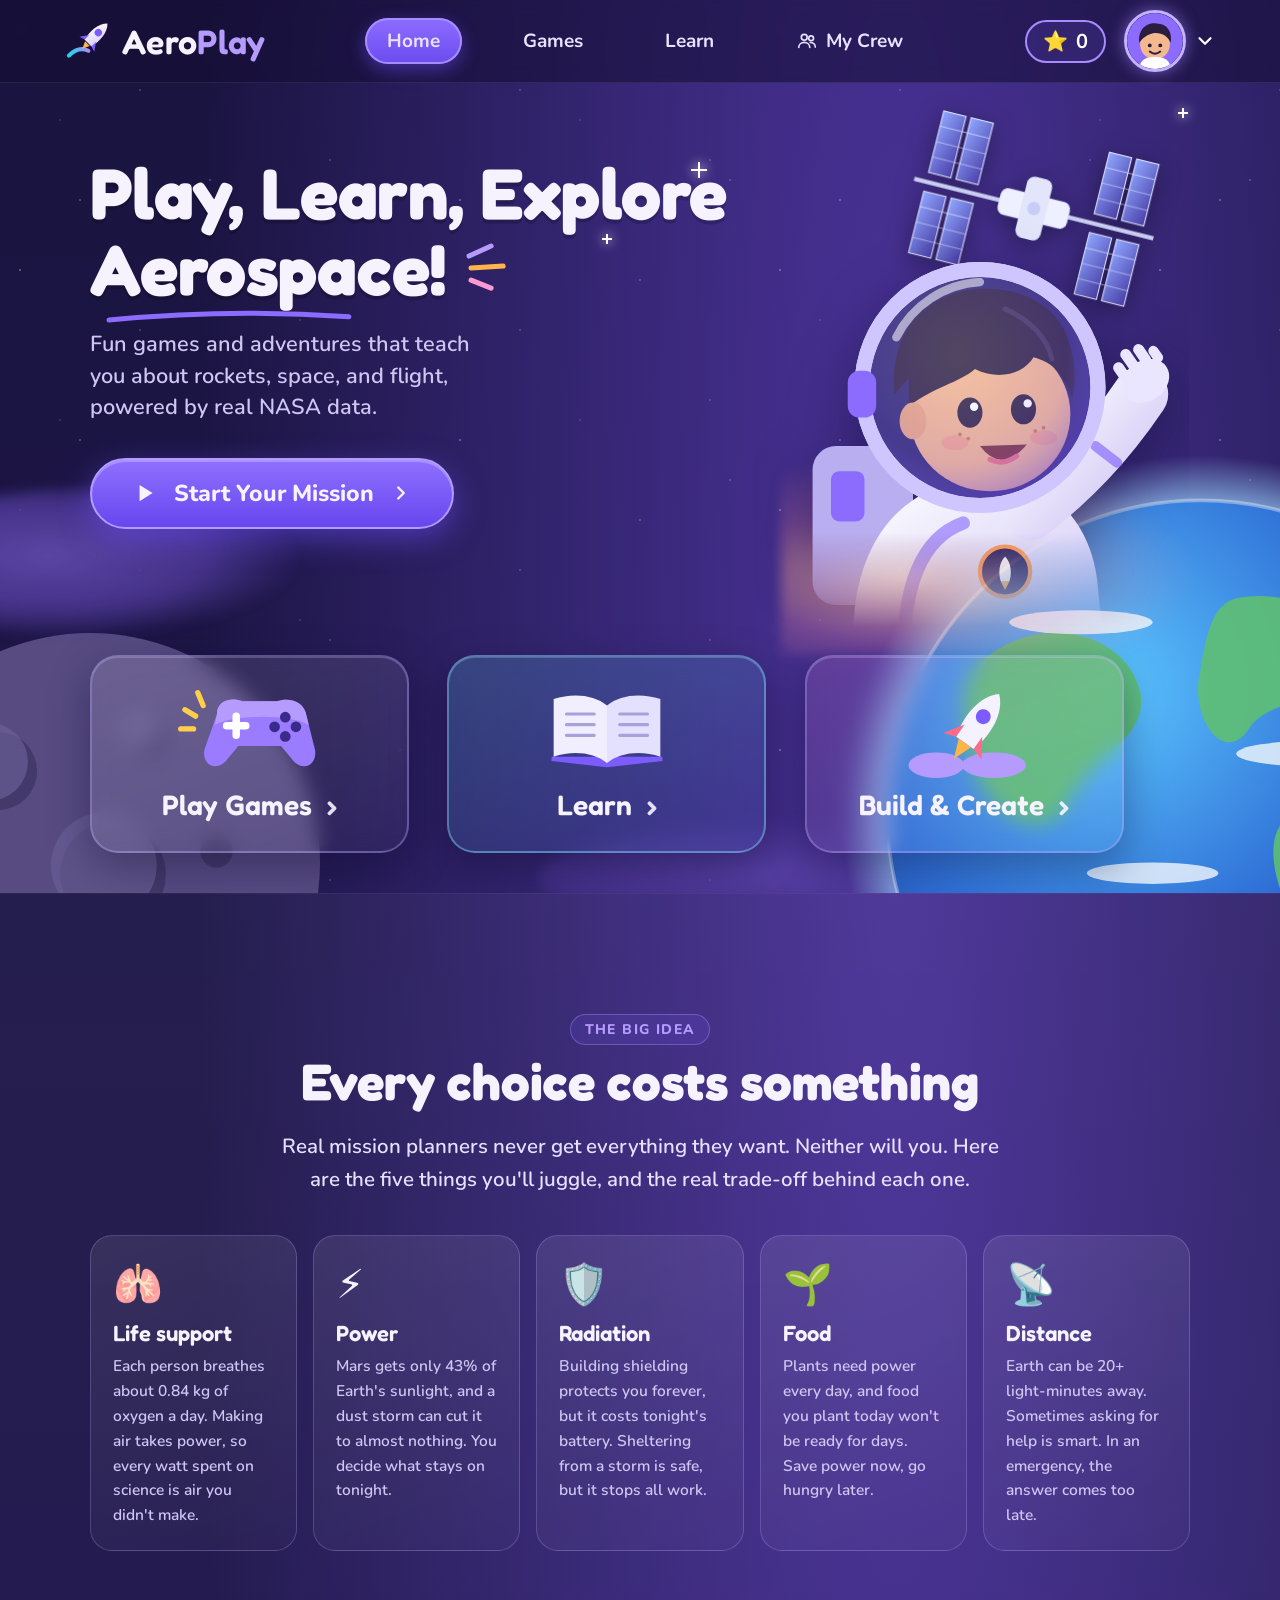
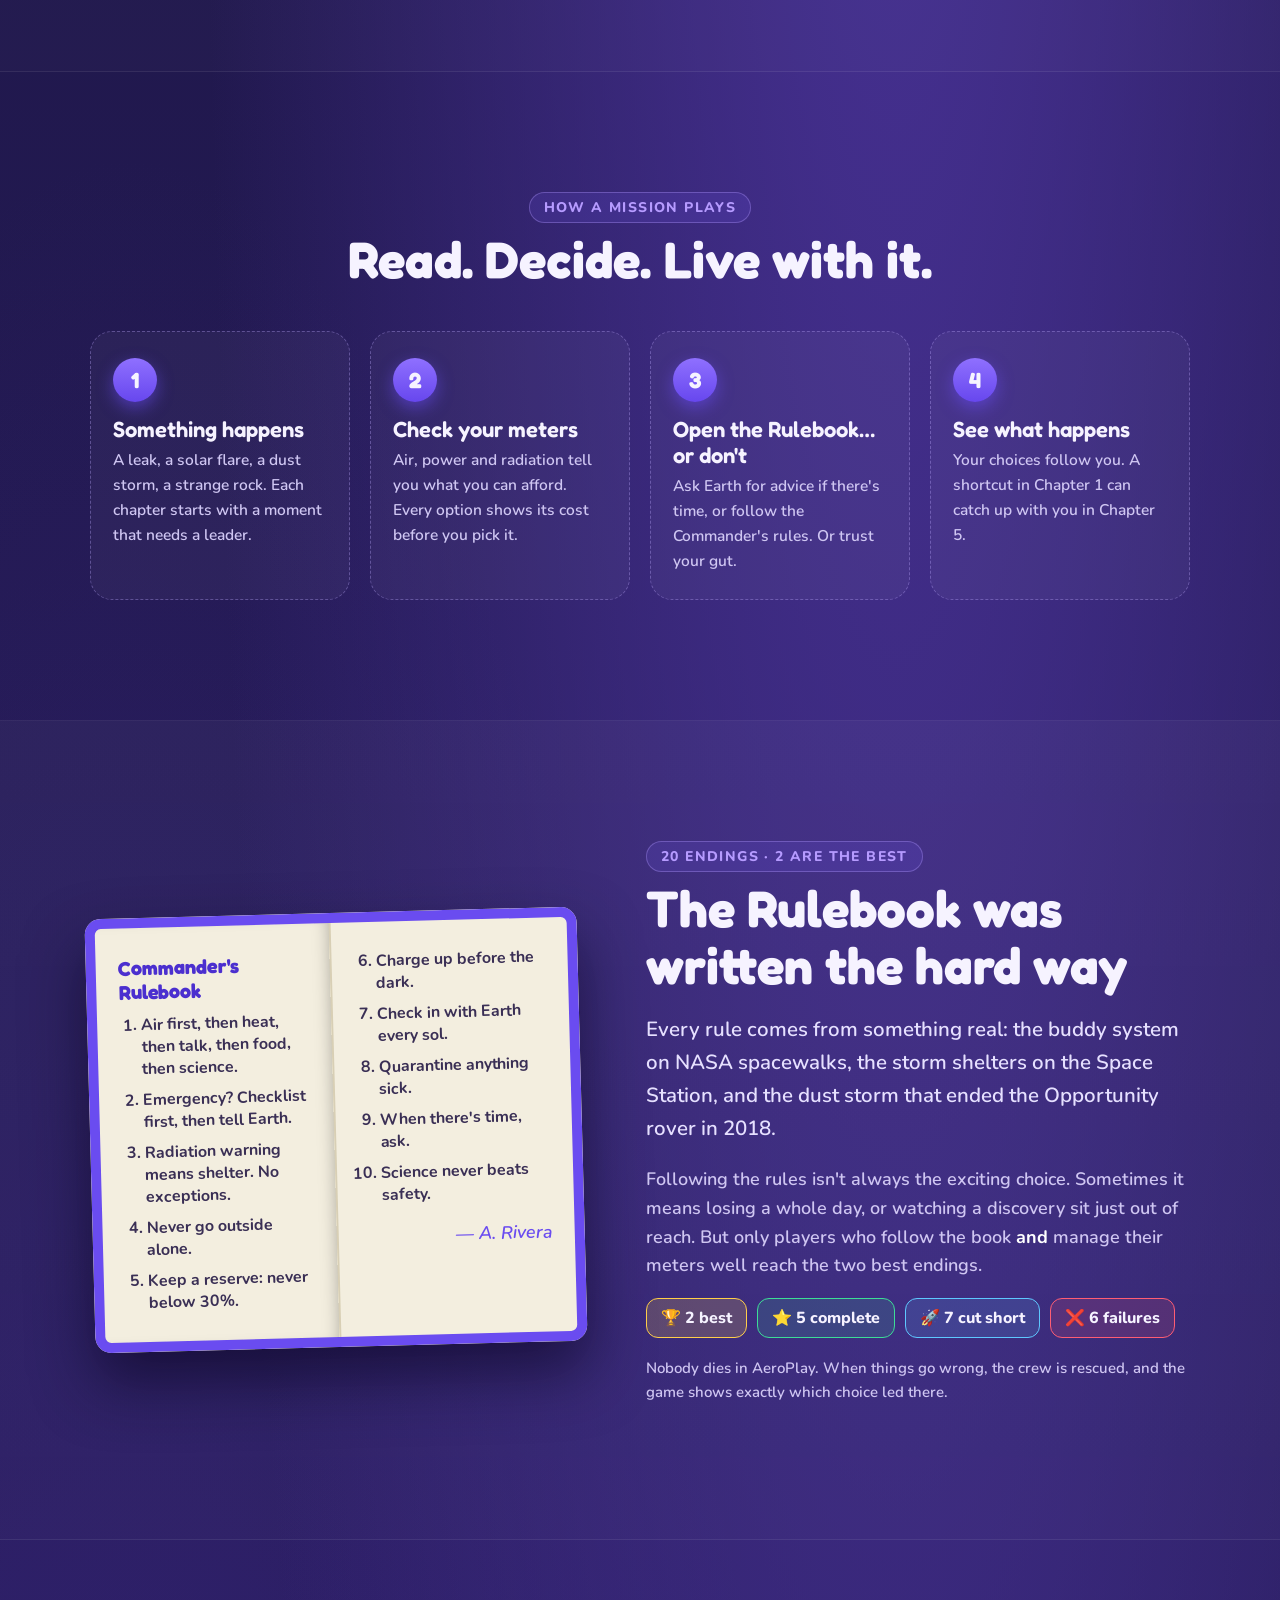
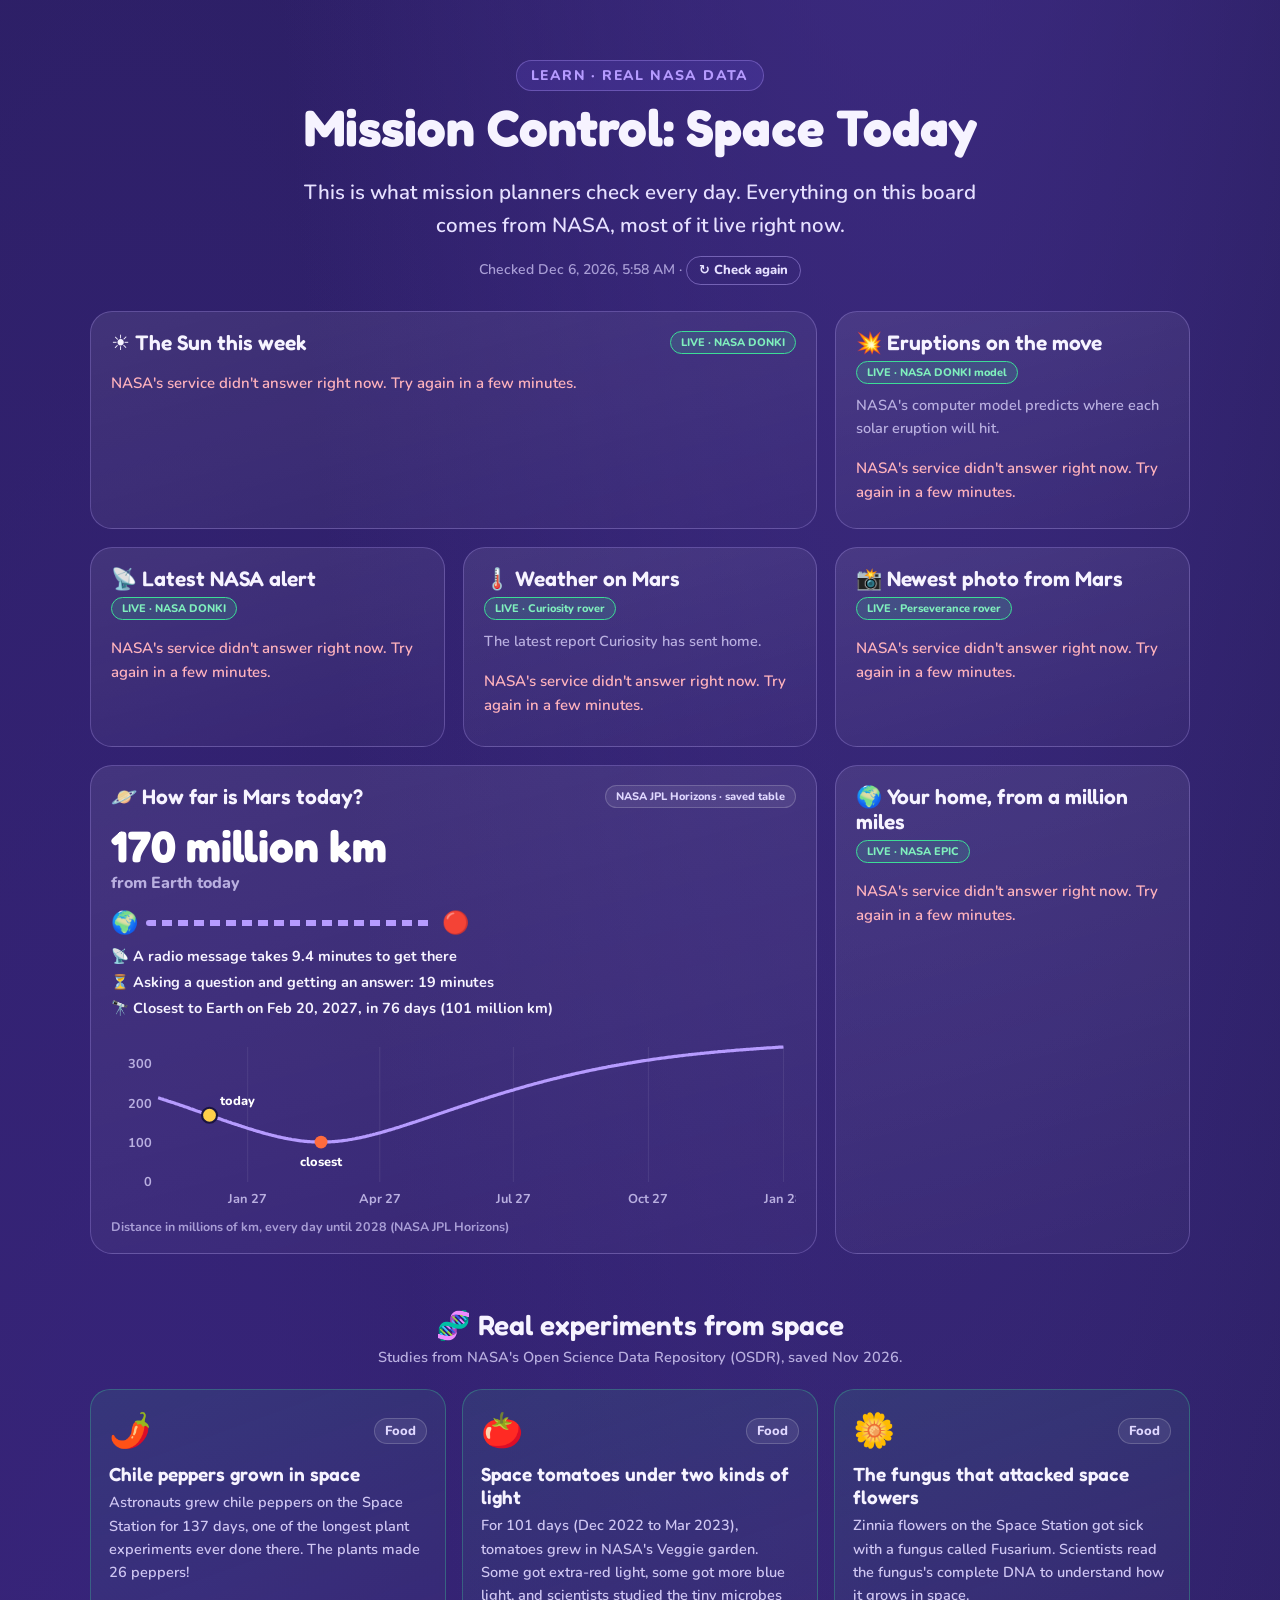
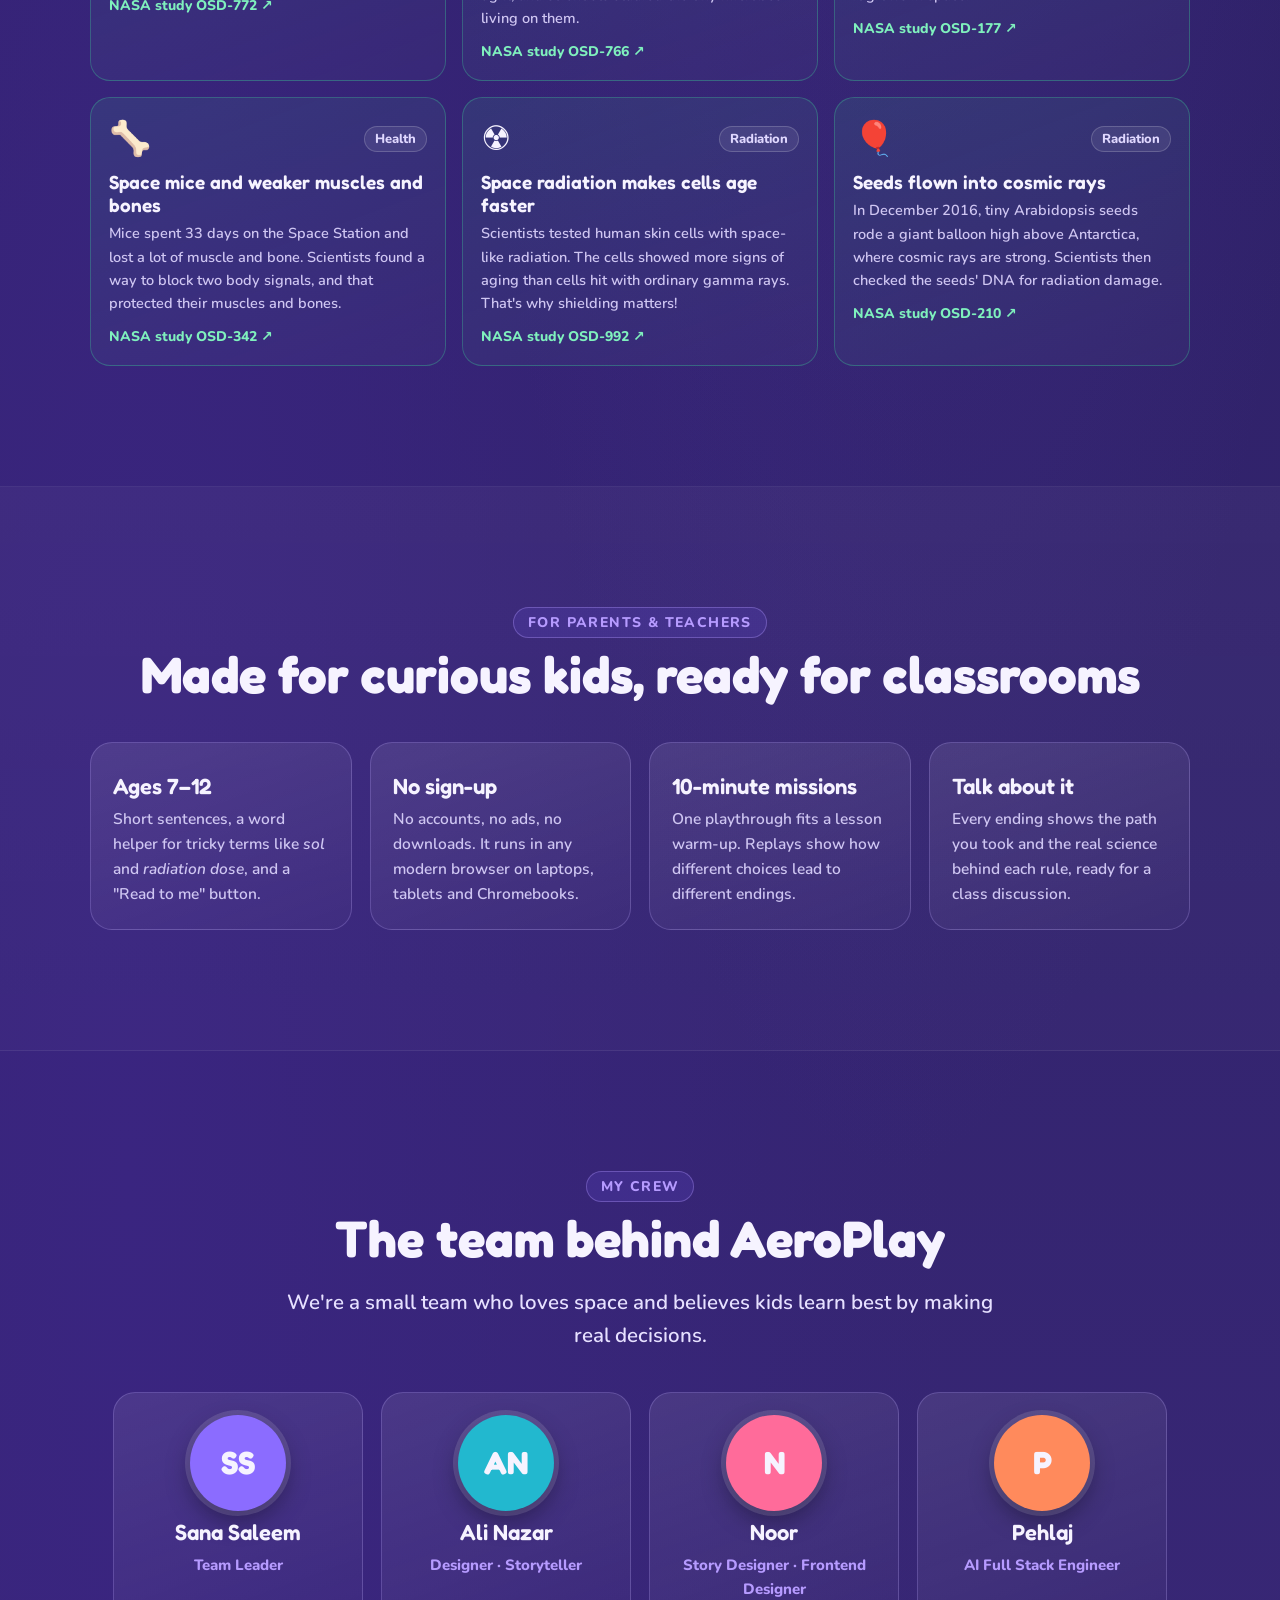
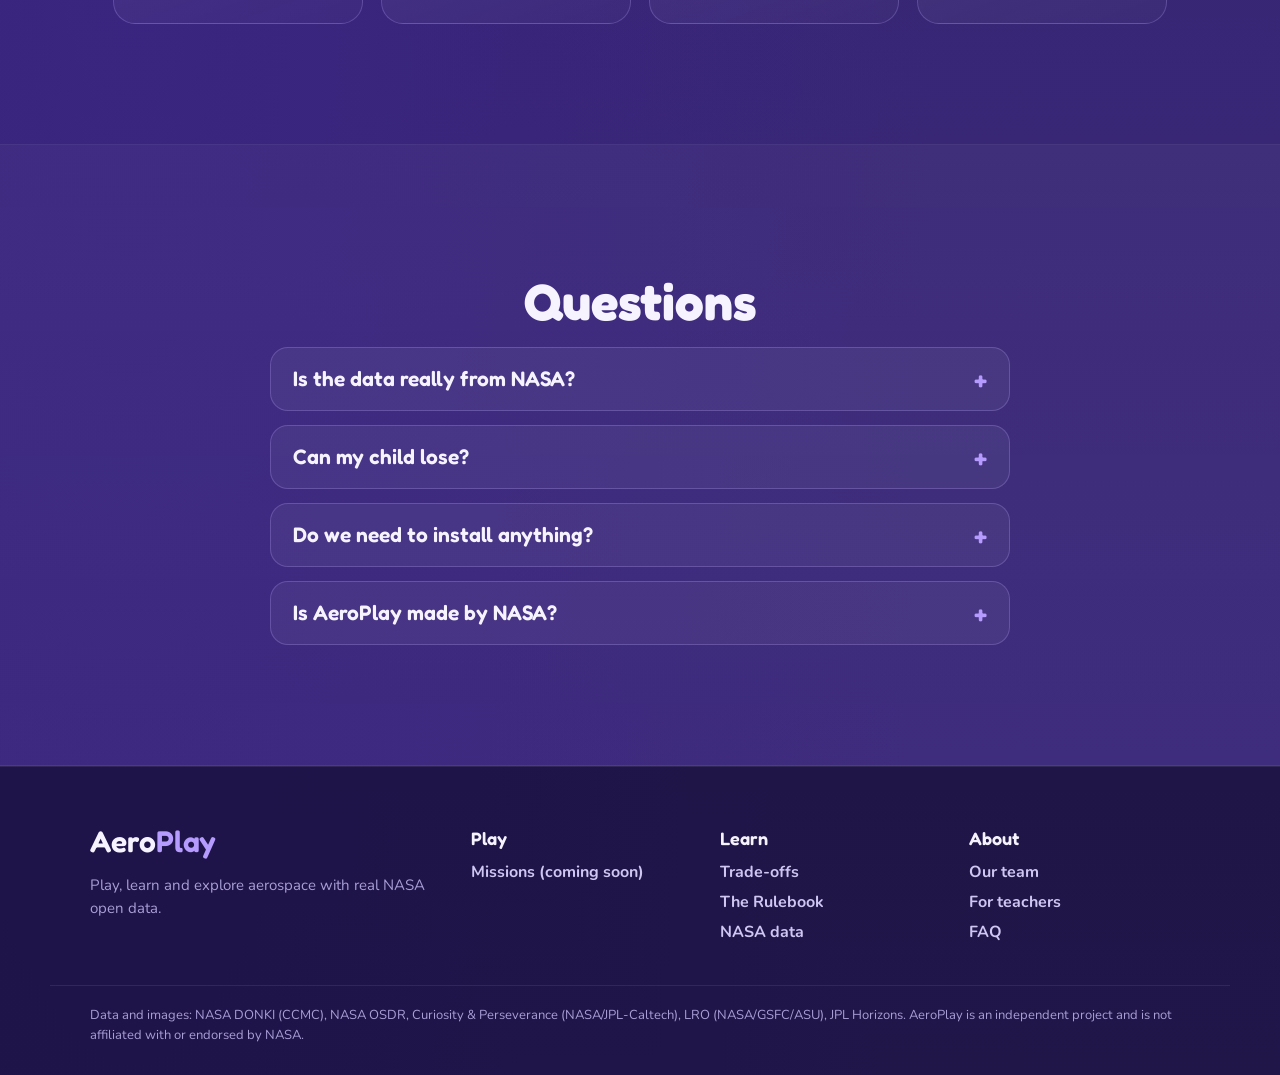
==== index.html @ 043be5dc "AeroPlay: homepage, Mission Control NASA data dashboard, and Outpost Commander prototype - Homepage " ====
<!doctype html>
<html lang="en">
<head>
<meta charset="utf-8">
<meta name="viewport" content="width=device-width, initial-scale=1">
<title>AeroPlay</title>
<meta name="description" content="Fun games and adventures that teach kids about rockets, space and flight, built on real NASA data.">
<link rel="preconnect" href="https://fonts.googleapis.com">
<link rel="preconnect" href="https://fonts.gstatic.com" crossorigin>
<link href="https://fonts.googleapis.com/css2?family=Fredoka:wght@500;600;700&family=Nunito:wght@500;600;700;800&display=swap" rel="stylesheet">
<link rel="stylesheet" href="home.css">
</head>
<body>
<div class="sky" aria-hidden="true">
  <div class="stars s1"></div><div class="stars s2"></div>
  <span class="spark" style="left:54%;top:18%"></span>
  <span class="spark" style="left:74%;top:23%"></span>
  <span class="spark small" style="left:47%;top:26%"></span>
  <span class="spark small" style="left:92%;top:12%"></span>
</div>

<header class="nav">
  <a class="logo" href="index.html" aria-label="AeroPlay home">
    <svg viewBox="0 0 64 64" width="52" height="52" aria-hidden="true">
      <defs>
        <linearGradient id="lgBody" x1="0" y1="0" x2="1" y2="1"><stop offset="0" stop-color="#ffffff"/><stop offset="1" stop-color="#d9d0ff"/></linearGradient>
        <linearGradient id="lgFlame" x1="0" y1="0" x2="1" y2="0"><stop offset="0" stop-color="#22d3ee"/><stop offset="1" stop-color="#a78bfa"/></linearGradient>
      </defs>
      <path d="M6 50 Q18 38 30 44" stroke="url(#lgFlame)" stroke-width="5" fill="none" stroke-linecap="round"/>
      <g transform="rotate(45 38 26)">
        <path d="M38 4 C46 12 47 26 44 38 L32 38 C29 26 30 12 38 4Z" fill="url(#lgBody)"/>
        <circle cx="38" cy="20" r="4.5" fill="#7c5cff"/>
        <path d="M32 30 L25 40 L32 38Z M44 30 L51 40 L44 38Z" fill="#7c5cff"/>
        <path d="M34 39 L38 48 L42 39Z" fill="#ffb547"/>
      </g>
    </svg>
    <span>Aero<b>Play</b></span>
  </a>
  <button class="menu-btn" id="menuBtn" aria-label="Open menu" aria-expanded="false">
    <svg viewBox="0 0 24 24" width="26" height="26" aria-hidden="true"><path d="M4 7h16M4 12h16M4 17h16" stroke="currentColor" stroke-width="2.4" stroke-linecap="round"/></svg>
  </button>
  <nav class="links" id="navLinks" aria-label="Main">
    <a href="index.html" class="active" aria-current="page">Home</a>
    <a href="#soon" data-soon>Games</a>
    <a href="#science">Learn</a>
    <a href="#crew" class="crew">
      <svg viewBox="0 0 24 24" width="22" height="22" aria-hidden="true"><g fill="none" stroke="currentColor" stroke-width="1.8" stroke-linecap="round"><circle cx="9" cy="8" r="3.2"/><path d="M3 19c0-3.3 2.7-5.5 6-5.5s6 2.2 6 5.5"/><circle cx="16.5" cy="9" r="2.6"/><path d="M15.5 13.6c3 0 5.5 2 5.5 5"/></g></svg>
      My Crew
    </a>
  </nav>
  <div class="me">
    <div class="profile">
      <button class="stars-pill" id="starsBtn" aria-haspopup="dialog" aria-expanded="false" aria-controls="starsMenu" aria-label="Your stars"><span aria-hidden="true">⭐</span> <b id="starCount">0</b></button>
      <div class="profile-menu stars-menu" id="starsMenu" role="dialog" aria-label="Your stars" hidden>
        <div class="sm-rank">
          <span class="sm-badge" id="smBadge">🧑‍🚀</span>
          <div><p class="pm-label" style="margin:0">Your rank</p><p class="sm-title" id="smRank">Rookie</p></div>
          <b class="sm-points"><span id="smPoints">0</span> pts</b>
        </div>
        <div class="sm-bar" aria-hidden="true"><i id="smBar"></i></div>
        <p class="sm-next" id="smNext"></p>
        <p class="pm-label">Earn up to 3 stars per mission</p>
        <ul class="sm-how">
          <li><span>⭐</span> Bring the whole crew home safe</li>
          <li><span>⭐</span> Send 40 science data home to Earth</li>
          <li><span>⭐</span> Keep radiation under 50%</li>
        </ul>
        <p class="pm-label">Your best missions (100 pts per star)</p>
        <div class="pm-stats">
          <div><span>🔴 Mars</span><b id="smMars">☆☆☆</b></div>
          <div><span>🌕 Moon</span><b id="smMoon">☆☆☆</b></div>
        </div>
        <a class="pm-play" href="#soon" data-soon>🚀 Earn more stars</a>
      </div>
    </div>
    <div class="profile">
      <button class="avatar" id="avatarBtn" aria-label="Your profile" aria-haspopup="dialog" aria-expanded="false" aria-controls="profileMenu">
        <span id="avatarSlot" class="avatar-img"></span>
        <svg class="chev" viewBox="0 0 24 24" width="22" height="22" aria-hidden="true"><path d="M6 9l6 6 6-6" stroke="currentColor" stroke-width="2.4" fill="none" stroke-linecap="round" stroke-linejoin="round"/></svg>
      </button>
      <div class="profile-menu" id="profileMenu" role="dialog" aria-label="Your profile" hidden>
        <div class="pm-head">
          <span id="pmAvatar" class="pm-avatar"></span>
          <div>
            <p class="pm-hi">Hi, Commander <span id="pmHiName"></span>!</p>
            <label class="pm-label" for="pmName">Your astronaut name</label>
            <input id="pmName" maxlength="16" placeholder="Type a name" autocomplete="off">
          </div>
        </div>
        <p class="pm-label">Pick your astronaut</p>
        <div class="pm-avatars" id="pmAvatars" role="radiogroup" aria-label="Avatar"></div>
        <p class="pm-label">Your best missions</p>
        <div class="pm-stats">
          <div><span>🔴 Mars</span><b id="pmMars">☆☆☆</b></div>
          <div><span>🌕 Moon</span><b id="pmMoon">☆☆☆</b></div>
        </div>
        <a class="pm-play" href="#soon" data-soon>🚀 Play a mission</a>
        <button class="pm-reset" id="pmReset" type="button">Reset my stars</button>
        <div class="pm-confirm" id="pmConfirm" hidden>
          <p>Erase your best Mars and Moon stars on this device? This can't be undone.</p>
          <div><button type="button" class="pm-yes" id="pmYes">Yes, reset</button><button type="button" class="pm-no" id="pmNo">Keep my stars</button></div>
        </div>
        <p class="pm-done" id="pmDone" role="status" hidden>Stars reset. Time for a fresh mission!</p>
        <p class="pm-note">Saved only on this device. No account needed.</p>
      </div>
    </div>
  </div>
</header>

<main class="hero">
  <section class="copy">
    <h1><span class="l1">Play, Learn, Explore</span> <span class="pop">Aerospace!<svg class="swoosh" viewBox="0 0 300 20" aria-hidden="true"><path d="M6 14 Q150 0 294 10" stroke="#8b6cff" stroke-width="6" fill="none" stroke-linecap="round"/></svg><svg class="burst" viewBox="0 0 50 50" aria-hidden="true"><path d="M8 14 L30 4" stroke="#b69bff" stroke-width="5" stroke-linecap="round"/><path d="M10 26 L42 24" stroke="#ffb547" stroke-width="5" stroke-linecap="round"/><path d="M10 38 L30 46" stroke="#ff9ad5" stroke-width="5" stroke-linecap="round"/></svg></span></h1>
    <p>Fun games and adventures that teach you about rockets, space, and flight, powered by real NASA data.</p>
    <a class="cta" href="#soon" data-soon>
      <svg viewBox="0 0 24 24" width="26" height="26" aria-hidden="true"><path d="M7 4.5v15l12-7.5z" fill="currentColor"/></svg>
      Start Your Mission
      <svg viewBox="0 0 24 24" width="22" height="22" aria-hidden="true"><path d="M9 6l6 6-6 6" stroke="currentColor" stroke-width="2.6" fill="none" stroke-linecap="round" stroke-linejoin="round"/></svg>
    </a>
  </section>

  <!-- Illustration: astronaut kid reaching for the space station above Earth -->
  <div class="art" aria-hidden="true">
    <svg class="earth" viewBox="0 0 600 600">
      <defs>
        <radialGradient id="gEarth" cx="35%" cy="30%" r="75%"><stop offset="0" stop-color="#5cc7ff"/><stop offset=".55" stop-color="#2f6fd6"/><stop offset="1" stop-color="#1b2f80"/></radialGradient>
        <radialGradient id="gGlow" cx="50%" cy="50%" r="50%"><stop offset=".86" stop-color="#9ad7ff" stop-opacity=".7"/><stop offset="1" stop-color="#9ad7ff" stop-opacity="0"/></radialGradient>
      </defs>
      <circle cx="300" cy="300" r="300" fill="url(#gGlow)"/>
      <circle cx="300" cy="300" r="262" fill="url(#gEarth)"/>
      <g fill="#5fbf73" opacity=".9">
        <path d="M120 170 C170 130 240 150 250 200 C255 240 210 250 190 290 C170 330 120 300 110 260 C100 220 95 190 120 170Z"/>
        <path d="M330 120 C380 110 430 140 420 180 C410 210 360 200 340 230 C320 260 290 220 300 180 C305 150 310 125 330 120Z"/>
        <path d="M380 300 C420 290 470 320 460 370 C450 410 400 420 380 390 C360 360 350 310 380 300Z"/>
      </g>
      <g fill="#fff" opacity=".75">
        <ellipse cx="200" cy="140" rx="60" ry="10"/><ellipse cx="400" cy="250" rx="70" ry="11"/><ellipse cx="260" cy="350" rx="55" ry="9"/><ellipse cx="160" cy="420" rx="70" ry="10"/>
      </g>
      <circle cx="300" cy="300" r="262" fill="none" stroke="#fff" stroke-opacity=".35" stroke-width="3"/>
    </svg>
    <div class="sunrise"></div>

    <svg class="iss" viewBox="0 0 320 190">
      <defs><linearGradient id="gPanel" x1="0" y1="0" x2="1" y2="1"><stop offset="0" stop-color="#8fa6ff"/><stop offset="1" stop-color="#4a3fa8"/></linearGradient></defs>
      <g stroke="#dfe3ff" stroke-width="1.2">
        <line x1="20" y1="95" x2="300" y2="95" stroke-width="5" stroke="#c9cdf0"/>
        <g id="arr">
          <rect x="34" y="12" width="26" height="72" fill="url(#gPanel)"/><rect x="66" y="12" width="26" height="72" fill="url(#gPanel)"/>
          <rect x="34" y="106" width="26" height="72" fill="url(#gPanel)"/><rect x="66" y="106" width="26" height="72" fill="url(#gPanel)"/>
        </g>
        <use href="#arr" x="194"/>
        <path d="M34 30h58M34 48h58M34 66h58M34 124h58M34 142h58M34 160h58" stroke-opacity=".55"/>
        <path d="M228 30h58M228 48h58M228 66h58M228 124h58M228 142h58M228 160h58" stroke-opacity=".55"/>
        <rect x="120" y="80" width="80" height="30" rx="8" fill="#eef0ff"/>
        <rect x="146" y="60" width="28" height="70" rx="8" fill="#e3e6fb"/>
        <circle cx="160" cy="95" r="8" fill="#c7cdf5"/>
      </g>
    </svg>

    <svg class="kid" viewBox="0 0 520 560">
      <defs>
        <linearGradient id="gSuit" x1="0" y1="0" x2="1" y2="1"><stop offset="0" stop-color="#ffffff"/><stop offset="1" stop-color="#cdc3f5"/></linearGradient>
        <radialGradient id="gGlass" cx="40%" cy="35%" r="70%"><stop offset="0" stop-color="#ffffff" stop-opacity=".18"/><stop offset=".7" stop-color="#9d86ff" stop-opacity=".22"/><stop offset="1" stop-color="#6d4fe0" stop-opacity=".55"/></radialGradient>
      </defs>
      <!-- backpack -->
      <rect x="70" y="300" width="120" height="190" rx="28" fill="#b9aef0"/>
      <rect x="92" y="330" width="40" height="60" rx="10" fill="#8b6cff"/>
      <!-- body -->
      <path d="M120 560 C110 450 150 360 250 340 C340 324 400 380 410 460 L420 560Z" fill="url(#gSuit)"/>
      <path d="M180 560 C176 470 200 410 250 392" stroke="#7c5cff" stroke-width="16" fill="none" stroke-linecap="round" opacity=".55"/>
      <!-- reaching arm -->
      <path d="M330 380 C380 340 420 300 462 238" stroke="url(#gSuit)" stroke-width="66" fill="none" stroke-linecap="round"/>
      <path d="M408 300 l26 20" stroke="#7c5cff" stroke-width="12" stroke-linecap="round" opacity=".6"/>
      <g transform="translate(468 222) rotate(-35)">
        <ellipse cx="0" cy="0" rx="30" ry="24" fill="#eae6ff"/>
        <rect x="-8" y="-46" width="13" height="30" rx="6.5" fill="#eae6ff"/>
        <rect x="8" y="-42" width="13" height="28" rx="6.5" fill="#eae6ff"/>
        <rect x="-24" y="-38" width="13" height="26" rx="6.5" fill="#eae6ff"/>
        <rect x="22" y="-30" width="12" height="22" rx="6" fill="#eae6ff"/>
      </g>
      <!-- chest patch -->
      <g transform="translate(300 450)">
        <circle r="30" fill="#2b2160"/><circle r="30" fill="none" stroke="#ff9a52" stroke-width="5"/>
        <path d="M0 -18 C8 -10 8 4 5 12 L-5 12 C-8 4 -8 -10 0 -18Z" fill="#fff"/>
        <path d="M-5 12 L0 22 L5 12Z" fill="#ffb547"/>
      </g>
      <!-- helmet back -->
      <circle cx="270" cy="230" r="150" fill="#e8e3ff"/>
      <circle cx="270" cy="230" r="132" fill="#2e2470"/>
      <!-- face -->
      <g>
        <path d="M168 238 C160 150 220 110 280 112 C350 114 392 160 380 236 C366 200 340 186 300 182 C250 180 200 196 168 238Z" fill="#2b1d3f"/>
        <ellipse cx="282" cy="262" rx="96" ry="92" fill="#f2b48c"/>
        <path d="M186 252 C176 156 246 124 298 128 C360 134 394 182 380 244 C372 214 356 200 334 194 C322 214 292 222 264 208 C246 224 214 230 186 252Z" fill="#2b1d3f"/>
        <path d="M300 136 C330 150 350 170 356 196" stroke="#4a3566" stroke-width="6" fill="none" stroke-linecap="round" opacity=".7"/>
        <ellipse cx="190" cy="270" rx="16" ry="22" fill="#e9a37c"/>
        <ellipse cx="258" cy="260" rx="15" ry="18" fill="#2b1d3f"/><circle cx="263" cy="253" r="5" fill="#fff"/>
        <ellipse cx="322" cy="256" rx="15" ry="18" fill="#2b1d3f"/><circle cx="327" cy="249" r="5" fill="#fff"/>
        <ellipse cx="240" cy="296" rx="16" ry="9" fill="#f08f86" opacity=".55"/>
        <ellipse cx="346" cy="290" rx="16" ry="9" fill="#f08f86" opacity=".55"/>
        <g fill="#c97a5a"><circle cx="246" cy="286" r="2.2"/><circle cx="256" cy="291" r="2.2"/><circle cx="336" cy="282" r="2.2"/><circle cx="346" cy="278" r="2.2"/></g>
        <path d="M270 300 Q296 334 326 298 Z" fill="#7a2f3b"/>
        <path d="M282 316 Q298 324 314 312" stroke="#f06d7a" stroke-width="6" fill="none" stroke-linecap="round"/>
      </g>
      <!-- glass -->
      <circle cx="270" cy="230" r="132" fill="url(#gGlass)"/>
      <path d="M170 170 A120 120 0 0 1 270 104" stroke="#fff" stroke-width="10" fill="none" stroke-linecap="round" opacity=".55"/>
      <circle cx="270" cy="230" r="141" fill="none" stroke="#cfc6ff" stroke-width="18"/>
      <rect x="112" y="210" width="34" height="56" rx="14" fill="#8b6cff"/>
    </svg>
  </div>

  <svg class="moon" viewBox="0 0 400 400" aria-hidden="true">
    <circle cx="200" cy="200" r="200" fill="#5b4f86"/>
    <g fill="#463c6d"><circle cx="120" cy="120" r="34"/><circle cx="250" cy="90" r="18"/><circle cx="220" cy="210" r="46"/><circle cx="90" cy="250" r="24"/><circle cx="310" cy="190" r="14"/></g>
    <g fill="#6f639c" opacity=".7"><circle cx="112" cy="112" r="34"/><circle cx="244" cy="84" r="18"/><circle cx="212" cy="202" r="46"/></g>
  </svg>
  <div class="cloud c1" aria-hidden="true"></div>
  <div class="cloud c2" aria-hidden="true"></div>
  <div class="cloud c3" aria-hidden="true"></div>

  <section class="doors" aria-label="Where to go">
    <a class="door play" href="#soon" data-soon>
      <svg viewBox="0 0 140 90" aria-hidden="true">
        <g stroke="#ffcf4a" stroke-width="5" stroke-linecap="round"><path d="M10 26 L20 32"/><path d="M22 10 L27 22"/><path d="M6 44 L18 44"/></g>
        <path d="M40 30 C40 18 52 14 64 18 L96 18 C108 14 122 18 124 32 L132 64 C134 80 118 84 110 72 L100 60 L60 60 L50 72 C42 84 26 80 28 64Z" fill="#9b7bff"/>
        <path d="M40 30 C40 18 52 14 64 18 L96 18 C108 14 122 18 124 32 L126 40 C110 30 56 30 38 40Z" fill="#b69bff"/>
        <path d="M58 32v18M49 41h18" stroke="#fff" stroke-width="7" stroke-linecap="round"/>
        <circle cx="104" cy="33" r="5" fill="#3a2a8a"/><circle cx="114" cy="42" r="5" fill="#3a2a8a"/><circle cx="94" cy="42" r="5" fill="#3a2a8a"/><circle cx="104" cy="51" r="5" fill="#3a2a8a"/>
      </svg>
      <span>Play Games <i>›</i></span>
    </a>
    <a class="door learn" href="#science">
      <svg viewBox="0 0 140 90" aria-hidden="true">
        <path d="M18 74 L70 80 L122 74 L122 70 L18 70Z" fill="#7c5cff"/>
        <path d="M20 16 C38 10 58 12 70 22 L70 76 C58 66 38 64 20 70Z" fill="#f1efff"/>
        <path d="M120 16 C102 10 82 12 70 22 L70 76 C82 66 102 64 120 70Z" fill="#e4e0ff"/>
        <g stroke="#a9a2d8" stroke-width="3" stroke-linecap="round"><path d="M32 30h26M32 40h26M32 50h26M82 30h26M82 40h26M82 50h26"/></g>
      </svg>
      <span>Learn <i>›</i></span>
    </a>
    <a class="door build" href="#soon" data-soon>
      <svg viewBox="0 0 140 90" aria-hidden="true">
        <ellipse cx="44" cy="78" rx="26" ry="12" fill="#b69bff"/><ellipse cx="98" cy="78" rx="30" ry="12" fill="#b69bff"/>
        <g transform="rotate(35 80 44)">
          <path d="M80 4 C94 16 96 40 90 60 L70 60 C64 40 66 16 80 4Z" fill="#f4f2ff"/>
          <circle cx="80" cy="30" r="7" fill="#7c5cff"/>
          <path d="M70 46 L58 64 L70 60Z M90 46 L102 64 L90 60Z" fill="#ff6b8a"/>
          <path d="M73 60 L80 78 L87 60Z" fill="#ffb547"/>
        </g>
      </svg>
      <span>Build &amp; Create <i>›</i></span>
    </a>
  </section>
</main>

<!-- ================= TRADE-OFFS ================= -->
<section class="sec alt" id="tradeoffs">
  <div class="wrap">
    <span class="eyebrow center">The big idea</span>
    <h2 class="center">Every choice costs something</h2>
    <p class="lead center narrow">Real mission planners never get everything they want. Neither will you. Here are the five things you'll juggle, and the real trade-off behind each one.</p>
    <div class="grid5">
      <article class="tcard"><div class="ti">🫁</div><h3>Life support</h3><p>Each person breathes about 0.84 kg of oxygen a day. Making air takes power, so every watt spent on science is air you didn't make.</p></article>
      <article class="tcard"><div class="ti">⚡</div><h3>Power</h3><p>Mars gets only 43% of Earth's sunlight, and a dust storm can cut it to almost nothing. You decide what stays on tonight.</p></article>
      <article class="tcard"><div class="ti">🛡️</div><h3>Radiation</h3><p>Building shielding protects you forever, but it costs tonight's battery. Sheltering from a storm is safe, but it stops all work.</p></article>
      <article class="tcard"><div class="ti">🌱</div><h3>Food</h3><p>Plants need power every day, and food you plant today won't be ready for days. Save power now, go hungry later.</p></article>
      <article class="tcard"><div class="ti">📡</div><h3>Distance</h3><p>Earth can be 20+ light-minutes away. Sometimes asking for help is smart. In an emergency, the answer comes too late.</p></article>
    </div>
  </div>
</section>

<!-- ================= HOW IT WORKS ================= -->
<section class="sec" id="how">
  <div class="wrap">
    <span class="eyebrow center">How a mission plays</span>
    <h2 class="center">Read. Decide. Live with it.</h2>
    <ol class="steps">
      <li><span class="n">1</span><h3>Something happens</h3><p>A leak, a solar flare, a dust storm, a strange rock. Each chapter starts with a moment that needs a leader.</p></li>
      <li><span class="n">2</span><h3>Check your meters</h3><p>Air, power and radiation tell you what you can afford. Every option shows its cost before you pick it.</p></li>
      <li><span class="n">3</span><h3>Open the Rulebook… or don't</h3><p>Ask Earth for advice if there's time, or follow the Commander's rules. Or trust your gut.</p></li>
      <li><span class="n">4</span><h3>See what happens</h3><p>Your choices follow you. A shortcut in Chapter 1 can catch up with you in Chapter 5.</p></li>
    </ol>
  </div>
</section>

<!-- ================= RULEBOOK ================= -->
<section class="sec alt" id="rulebook">
  <div class="wrap two rev">
    <div class="book" aria-label="Pages from the Commander's Rulebook">
      <div class="page left">
        <h4>Commander's Rulebook</h4>
        <ol>
          <li>Air first, then heat, then talk, then food, then science.</li>
          <li>Emergency? Checklist first, then tell Earth.</li>
          <li>Radiation warning means shelter. No exceptions.</li>
          <li>Never go outside alone.</li>
          <li>Keep a reserve: never below 30%.</li>
        </ol>
      </div>
      <div class="page right">
        <ol start="6">
          <li>Charge up before the dark.</li>
          <li>Check in with Earth every sol.</li>
          <li>Quarantine anything sick.</li>
          <li>When there's time, ask.</li>
          <li>Science never beats safety.</li>
        </ol>
        <p class="sig">— A. Rivera</p>
      </div>
    </div>
    <div>
      <span class="eyebrow">20 endings · 2 are the best</span>
      <h2>The Rulebook was written the hard way</h2>
      <p class="lead">Every rule comes from something real: the buddy system on NASA spacewalks, the storm shelters on the Space Station, and the dust storm that ended the Opportunity rover in 2018.</p>
      <p>Following the rules isn't always the exciting choice. Sometimes it means losing a whole day, or watching a discovery sit just out of reach. But only players who follow the book <b>and</b> manage their meters well reach the two best endings.</p>
      <div class="endings">
        <span class="e best">🏆 2 best</span><span class="e good">⭐ 5 complete</span><span class="e cut">🚀 7 cut short</span><span class="e fail">❌ 6 failures</span>
      </div>
      <p class="small">Nobody dies in AeroPlay. When things go wrong, the crew is rescued, and the game shows exactly which choice led there.</p>
    </div>
  </div>
</section>

<!-- ================= MISSION CONTROL: LIVE NASA DATA ================= -->
<section class="sec" id="science">
  <div class="wrap">
    <span class="eyebrow center">Learn · real NASA data</span>
    <h2 class="center">Mission Control: Space Today</h2>
    <p class="lead center narrow">This is what mission planners check every day. Everything on this board comes from NASA, most of it live right now.</p>
    <p class="mc-updated center">Checked <span id="mcUpdated">…</span> · <button type="button" id="mcRefresh" class="mc-refresh">↻ Check again</button></p>

    <div class="mc-grid">
      <article class="mc-panel span2">
        <header><h3>☀️ The Sun this week</h3><span class="chip live">LIVE · NASA DONKI</span></header>
        <div id="mcSun"><p class="mc-loading">Asking NASA…</p></div>
      </article>
      <article class="mc-panel">
        <header><h3>💥 Eruptions on the move</h3><span class="chip live">LIVE · NASA DONKI model</span></header>
        <p class="mc-intro">NASA's computer model predicts where each solar eruption will hit.</p>
        <div id="mcEnlil"><p class="mc-loading">Asking NASA…</p></div>
      </article>

      <article class="mc-panel">
        <header><h3>📡 Latest NASA alert</h3><span class="chip live">LIVE · NASA DONKI</span></header>
        <div id="mcAlert"><p class="mc-loading">Asking NASA…</p></div>
      </article>
      <article class="mc-panel">
        <header><h3>🌡️ Weather on Mars</h3><span class="chip live">LIVE · Curiosity rover</span></header>
        <p class="mc-intro">The latest report Curiosity has sent home.</p>
        <div id="mcMars"><p class="mc-loading">Asking NASA…</p></div>
      </article>
      <article class="mc-panel">
        <header><h3>📸 Newest photo from Mars</h3><span class="chip live">LIVE · Perseverance rover</span></header>
        <div id="mcPhoto"><p class="mc-loading">Asking NASA…</p></div>
      </article>

      <article class="mc-panel span2">
        <header><h3>🪐 How far is Mars today?</h3><span class="chip">NASA JPL Horizons · saved table</span></header>
        <div id="mcDist"><p class="mc-loading">Asking NASA…</p></div>
      </article>
      <article class="mc-panel">
        <header><h3>🌍 Your home, from a million miles</h3><span class="chip live">LIVE · NASA EPIC</span></header>
        <div id="mcEpic"><p class="mc-loading">Asking NASA…</p></div>
      </article>
    </div>

    <h3 class="bio-title center">🧬 Real experiments from space</h3>
    <p class="center mc-intro">Studies from NASA's Open Science Data Repository (OSDR), saved Nov 2026.</p>
    <div class="bio-grid" id="mcBio"></div>
  </div>
</section>

<!-- ================= PARENTS & TEACHERS ================= -->
<section class="sec alt" id="teachers">
  <div class="wrap">
    <span class="eyebrow center">For parents &amp; teachers</span>
    <h2 class="center">Made for curious kids, ready for classrooms</h2>
    <div class="grid4">
      <article class="pcard"><h3>Ages 7–12</h3><p>Short sentences, a word helper for tricky terms like <i>sol</i> and <i>radiation dose</i>, and a "Read to me" button.</p></article>
      <article class="pcard"><h3>No sign-up</h3><p>No accounts, no ads, no downloads. It runs in any modern browser on laptops, tablets and Chromebooks.</p></article>
      <article class="pcard"><h3>10-minute missions</h3><p>One playthrough fits a lesson warm-up. Replays show how different choices lead to different endings.</p></article>
      <article class="pcard"><h3>Talk about it</h3><p>Every ending shows the path you took and the real science behind each rule, ready for a class discussion.</p></article>
    </div>
  </div>
</section>

<!-- ================= TEAM ================= -->
<section class="sec" id="crew">
  <div class="wrap">
    <span class="eyebrow center">My Crew</span>
    <h2 class="center">The team behind AeroPlay</h2>
    <p class="lead center narrow">We're a small team who loves space and believes kids learn best by making real decisions.</p>
    <div class="team">
      <article class="member"><div class="av" style="--c:#8b6cff">SS</div><h3>Sana Saleem</h3><p class="role">Team Leader</p></article>
      <article class="member"><div class="av" style="--c:#22b8cf">AN</div><h3>Ali Nazar</h3><p class="role">Designer · Storyteller</p></article>
      <article class="member"><div class="av" style="--c:#ff6b9a">N</div><h3>Noor</h3><p class="role">Story Designer · Frontend Designer</p></article>
      <article class="member"><div class="av" style="--c:#ff8a5c">P</div><h3>Pehlaj</h3><p class="role">AI Full Stack Engineer</p></article>
    </div>
  </div>
</section>

<!-- ================= FAQ ================= -->
<section class="sec alt" id="faq">
  <div class="wrap narrow-wrap">
    <h2 class="center">Questions</h2>
    <details><summary>Is the data really from NASA?</summary><p>Yes. Solar flares and radiation storms come from NASA's DONKI database (live when you're online, from a saved archive when you're not). The game always shows which one you're seeing. Mars weather, radiation and biology facts come from NASA missions and the Open Science Data Repository.</p></details>
    <details><summary>Can my child lose?</summary><p>Yes, and that's part of the learning. Missions can end early, but nobody dies. The crew is rescued, and the ending explains which choice caused it so kids can try again.</p></details>
    <details><summary>Do we need to install anything?</summary><p>No. AeroPlay runs in the browser. There's no account and no personal data collected.</p></details>
    <details><summary>Is AeroPlay made by NASA?</summary><p>No. AeroPlay is an independent project that uses NASA's free, public open data. It is not affiliated with or endorsed by NASA.</p></details>
  </div>
</section>



<dialog class="soon" id="soonDlg" aria-labelledby="soonTitle">
  <div class="soon-ic" aria-hidden="true">🚀</div>
  <h2 id="soonTitle">Missions are launching soon!</h2>
  <p>Our crew is putting the finishing touches on the game. Soon you'll command your own Mars outpost with real NASA data.</p>
  <p class="soon-sub">Until then, read <a href="#tradeoffs" data-close>how a mission works</a> and the <a href="#rulebook" data-close>Commander's Rulebook</a>.</p>
  <button type="button" class="cta small" data-close>Got it!</button>
</dialog>

<footer class="site-foot">
  <div class="wrap fgrid">
    <div>
      <div class="flogo">Aero<b>Play</b></div>
      <p>Play, learn and explore aerospace with real NASA open data.</p>
    </div>
    <div><h4>Play</h4><a href="#soon" data-soon>Missions (coming soon)</a></div>
    <div><h4>Learn</h4><a href="#tradeoffs">Trade-offs</a><a href="#rulebook">The Rulebook</a><a href="#science">NASA data</a></div>
    <div><h4>About</h4><a href="#crew">Our team</a><a href="#teachers">For teachers</a><a href="#faq">FAQ</a></div>
  </div>
  <p class="legal">Data and images: NASA DONKI (CCMC), NASA OSDR, Curiosity &amp; Perseverance (NASA/JPL-Caltech), LRO (NASA/GSFC/ASU), JPL Horizons. AeroPlay is an independent project and is not affiliated with or endorsed by NASA.</p>
</footer>

<script>
  // ---------- Profile: name, avatar and stars, saved on this device only ----------
  (function () {
    const AVATARS = [
      { bg: "#8b6cff", skin: "#f4b88f", hair: "#2b1d3f" },
      { bg: "#22b8cf", skin: "#c68863", hair: "#1d1410" },
      { bg: "#ff8a5c", skin: "#ffd8b8", hair: "#e0a33a" },
      { bg: "#ff6b9a", skin: "#8d5a3b", hair: "#120c0a" },
      { bg: "#3ddc97", skin: "#f1c19b", hair: "#7a3b1e" },
      { bg: "#ffcf4a", skin: "#a8714f", hair: "#3b2a6b" },
    ];
    const get = (k, d) => { try { const v = localStorage.getItem(k); return v == null ? d : JSON.parse(v); } catch (e) { return d; } };
    const set = (k, v) => { try { localStorage.setItem(k, JSON.stringify(v)); } catch (e) {} };
    const svg = (a, size) => `<svg viewBox="0 0 64 64" width="${size}" height="${size}" aria-hidden="true"><circle cx="32" cy="32" r="32" fill="${a.bg}"/><circle cx="32" cy="36" r="17" fill="${a.skin}"/><path d="M14 34 C12 16 26 10 34 12 C46 12 52 22 50 34 C46 26 40 22 30 23 C24 24 18 28 14 34Z" fill="${a.hair}"/><circle cx="26" cy="37" r="2.2" fill="#2b1d3f"/><circle cx="38" cy="37" r="2.2" fill="#2b1d3f"/><path d="M26 44 Q32 49 38 44" stroke="#2b1d3f" stroke-width="2.2" fill="none" stroke-linecap="round"/><path d="M14 64 C14 54 22 50 32 50 C42 50 50 54 50 64Z" fill="#fff"/></svg>`;
    const $ = (id) => document.getElementById(id);
    const btn = $("avatarBtn"), menu = $("profileMenu"), nameIn = $("pmName");
    const starsTxt = (n) => "⭐".repeat(n) + "☆".repeat(3 - n);

    function render() {
      const a = AVATARS[get("ap_avatar", 0)] || AVATARS[0];
      const name = get("ap_name", "");
      $("avatarSlot").innerHTML = svg(a, 62);
      $("pmAvatar").innerHTML = svg(a, 64);
      $("pmHiName").textContent = name || "Rookie";
      btn.setAttribute("aria-label", "Your profile" + (name ? ": " + name : ""));
      $("pmAvatars").innerHTML = AVATARS.map((x, i) => `<button type="button" role="radio" aria-checked="${i === get("ap_avatar", 0)}" aria-label="Astronaut ${i + 1}" data-av="${i}">${svg(x, 44)}</button>`).join("");
      $("pmAvatars").querySelectorAll("[data-av]").forEach((b) => b.onclick = () => { set("ap_avatar", +b.dataset.av); render(); });
      const mars = get("oc_best_mars", 0), moon = get("oc_best_moon", 0);
      $("pmMars").textContent = starsTxt(mars);
      $("pmMoon").textContent = starsTxt(moon);
      const pts = (mars + moon) * 100;
      $("starCount").textContent = pts;
      $("smPoints").textContent = pts;
      $("smMars").textContent = starsTxt(mars);
      $("smMoon").textContent = starsTxt(moon);
      const RANKS = [[0, "Rookie", "🧑‍🚀"], [100, "Cadet", "🛰️"], [300, "Flight Specialist", "🚀"], [500, "Commander", "🌟"], [600, "Mission Legend", "🏆"]];
      let i = 0; while (i + 1 < RANKS.length && pts >= RANKS[i + 1][0]) i++;
      const r = RANKS[i], next = RANKS[i + 1];
      $("smRank").textContent = r[1]; $("smBadge").textContent = r[2];
      $("smBar").style.width = next ? ((pts - r[0]) / (next[0] - r[0]) * 100) + "%" : "100%";
      $("smNext").textContent = next ? `${next[0] - pts} more points to become ${next[1]} ${next[2]}` : "Top rank! You've earned every star on Mars and the Moon.";
      $("starsBtn").setAttribute("aria-label", `Your stars: ${pts} points, rank ${r[1]}`);
    }
    const sBtn = $("starsBtn"), sMenu = $("starsMenu");
    function open(v) {
      menu.hidden = !v; btn.setAttribute("aria-expanded", v);
      if (!v) { $("pmConfirm").hidden = true; $("pmReset").hidden = false; $("pmDone").hidden = true; }
      if (v) { openStars(false); nameIn.value = get("ap_name", ""); nameIn.focus(); }
    }
    function openStars(v) {
      sMenu.hidden = !v; sBtn.setAttribute("aria-expanded", v);
      if (v) { open(false); render(); }
    }
    btn.addEventListener("click", (e) => { e.stopPropagation(); open(menu.hidden); });
    sBtn.addEventListener("click", (e) => { e.stopPropagation(); openStars(sMenu.hidden); });
    [menu, sMenu].forEach((m) => m.addEventListener("click", (e) => e.stopPropagation()));
    document.addEventListener("click", () => { open(false); openStars(false); });
    document.addEventListener("keydown", (e) => {
      if (e.key !== "Escape") return;
      if (!menu.hidden) { open(false); btn.focus(); }
      if (!sMenu.hidden) { openStars(false); sBtn.focus(); }
    });
    nameIn.addEventListener("input", () => { set("ap_name", nameIn.value.trim().slice(0, 16)); render(); nameIn.focus(); });
    // Reset asks inside the menu (no browser pop-up), then confirms what happened.
    const showConfirm = (v) => { $("pmConfirm").hidden = !v; $("pmReset").hidden = v; if (v) { $("pmDone").hidden = true; $("pmNo").focus(); } };
    $("pmReset").addEventListener("click", () => showConfirm(true));
    $("pmNo").addEventListener("click", () => { showConfirm(false); $("pmReset").focus(); });
    $("pmYes").addEventListener("click", () => {
      try { localStorage.removeItem("oc_best_mars"); localStorage.removeItem("oc_best_moon"); } catch (e) {}
      showConfirm(false); render(); $("pmDone").hidden = false; $("pmReset").focus();
    });
    render();
  })();
  // "Coming soon" for every Play button while the game is offline.
  (function () {
    const dlg = document.getElementById("soonDlg");
    document.querySelectorAll("[data-soon]").forEach((a) => a.addEventListener("click", (e) => {
      e.preventDefault();
      document.querySelectorAll(".profile-menu").forEach((m) => (m.hidden = true));
      if (dlg.showModal) dlg.showModal(); else dlg.setAttribute("open", "");
    }));
    dlg.querySelectorAll("[data-close]").forEach((b) => b.addEventListener("click", () => dlg.close()));
    dlg.addEventListener("click", (e) => { if (e.target === dlg) dlg.close(); });
  })();
  const btn = document.getElementById("menuBtn"), links = document.getElementById("navLinks");
  btn.addEventListener("click", () => { const open = links.classList.toggle("open"); btn.setAttribute("aria-expanded", open); });
  links.querySelectorAll("a").forEach(a => a.addEventListener("click", () => { links.classList.remove("open"); btn.setAttribute("aria-expanded", false); }));


</script>
<script src="data/horizons_mars.js"></script>
<script src="data/osdr_cards.js"></script>
<script src="learn.js"></script>
</body>
</html>
---- home.css ----
:root{
  --bg1:#1a1440; --bg2:#2b1f63; --bg3:#3d2a7d;
  --ink:#f6f3ff; --muted:#cfc6f2;
  --violet:#7c5cff; --violet2:#9b7bff; --violet3:#b69bff;
  --glass:rgba(255,255,255,.07); --glass-line:rgba(190,170,255,.35);
  --heading:"Fredoka","Baloo 2","Trebuchet MS",system-ui,sans-serif;
  --body:"Nunito","Trebuchet MS",system-ui,sans-serif;
}
*{box-sizing:border-box}
html,body{margin:0;min-height:100%}
html{overflow-x:clip}
body{
  font-family:var(--body);color:var(--ink);
  background:radial-gradient(ellipse at 70% 10%,#4a3399 0%,transparent 55%),
             radial-gradient(ellipse at 10% 80%,#3a2580 0%,transparent 50%),
             linear-gradient(180deg,var(--bg1),var(--bg2) 55%,var(--bg3));
  background-color:var(--bg1);
}
a{color:inherit;text-decoration:none}

/* ---------- starfield ---------- */
.sky{position:fixed;inset:0;pointer-events:none;z-index:0}
.stars{position:absolute;inset:0;background-repeat:repeat}
.stars.s1{background-image:radial-gradient(1.4px 1.4px at 20px 30px,#fff,transparent),radial-gradient(1px 1px at 140px 90px,#fff,transparent),radial-gradient(1.2px 1.2px at 260px 40px,#e8e0ff,transparent),radial-gradient(1px 1px at 330px 160px,#fff,transparent),radial-gradient(1.3px 1.3px at 80px 200px,#fff,transparent);background-size:380px 240px;opacity:.55}
.stars.s2{background-image:radial-gradient(1px 1px at 60px 120px,#fff,transparent),radial-gradient(1.6px 1.6px at 210px 180px,#d9ccff,transparent),radial-gradient(1px 1px at 300px 20px,#fff,transparent);background-size:520px 300px;opacity:.4;animation:twinkle 5s ease-in-out infinite}
@keyframes twinkle{50%{opacity:.85}}
.spark{position:absolute;width:16px;height:16px;background:
  linear-gradient(#fff,#fff) center/2px 100% no-repeat,
  linear-gradient(#fff,#fff) center/100% 2px no-repeat;filter:drop-shadow(0 0 6px #fff);animation:twinkle 3s ease-in-out infinite}
.spark.small{width:10px;height:10px}

/* ---------- nav ---------- */
.nav{position:relative;z-index:5;display:flex;align-items:center;gap:24px;padding:10px clamp(16px,5vw,80px);
  border-bottom:1px solid rgba(255,255,255,.08);background:rgba(20,14,52,.55);backdrop-filter:blur(8px)}
.logo{display:flex;align-items:center;gap:6px;font-family:var(--heading);font-size:34px;font-weight:600;letter-spacing:.3px}
.logo b{font-weight:600;color:var(--violet3)}
.links{display:flex;gap:clamp(12px,3vw,44px);margin:0 auto;align-items:center}
.links a{font-weight:700;font-size:19px;padding:10px 22px;border-radius:999px;color:#e9e3ff;display:flex;align-items:center;gap:8px;transition:background .15s}
.links a:hover{background:rgba(255,255,255,.08)}
.links a.active{background:linear-gradient(180deg,#8d6dff,#6a4cf0);box-shadow:0 0 0 2px #a68cff inset,0 6px 18px rgba(110,80,255,.45)}
.me{display:flex;align-items:center;gap:18px}
.stars-pill{display:flex;align-items:center;gap:8px;border:2px solid #a68cff;border-radius:999px;padding:6px 16px;font-family:inherit;font-size:20px;font-weight:800;color:#fff;background:rgba(124,92,255,.15);cursor:pointer;transition:background .15s,border-color .15s}
.stars-pill:hover,.stars-pill[aria-expanded="true"]{background:rgba(124,92,255,.32);border-color:#fff}
.stars-pill:focus-visible{outline:3px solid #ffcf4a;outline-offset:3px}
.avatar{display:flex;align-items:center;gap:8px;background:none;border:0;color:#fff;cursor:pointer;padding:0}
.avatar-img svg{display:block;width:62px;height:62px;border-radius:50%;border:3px solid #c3b2ff;box-shadow:0 0 16px rgba(160,130,255,.6)}
.avatar:hover .avatar-img svg,.avatar[aria-expanded="true"] .avatar-img svg{border-color:#fff}
.avatar[aria-expanded="true"] .chev{transform:rotate(180deg)}
.chev{transition:transform .15s}
.avatar:focus-visible{outline:3px solid #ffcf4a;outline-offset:4px;border-radius:999px}
.menu-btn{display:none;background:none;border:0;color:#fff;cursor:pointer;margin-left:auto}

/* ---------- hero ---------- */
.hero{position:relative;z-index:1;overflow:clip;min-height:calc(100vh - 90px);max-width:1500px;margin:0 auto;padding:clamp(40px,8vh,90px) clamp(16px,7vw,130px) 40px;display:grid;grid-template-columns:1.15fr .85fr;grid-template-rows:auto auto;column-gap:20px}
.copy{position:relative;z-index:3;align-self:start}
h1{font-family:var(--heading);font-weight:700;font-size:clamp(40px,5.6vw,80px);line-height:1.06;margin:0 0 22px;letter-spacing:-.5px;text-shadow:0 4px 0 rgba(0,0,0,.18)}
h1 .l1{display:block;white-space:nowrap}
h1 .pop{position:relative;display:inline-block;white-space:nowrap}
.swoosh{position:absolute;left:4%;bottom:-.28em;width:70%;height:.3em}
.burst{position:absolute;right:-.9em;top:.15em;width:.7em;height:.7em}
.copy p{font-size:clamp(18px,1.7vw,24px);line-height:1.45;color:var(--muted);max-width:30ch;margin:0 0 34px;font-weight:600}
.cta{display:inline-flex;align-items:center;gap:16px;font-weight:800;font-size:clamp(20px,1.8vw,26px);padding:18px 40px;border-radius:999px;
  background:linear-gradient(180deg,#8f70ff,#6747ee);border:2px solid #b29cff;box-shadow:0 10px 30px rgba(110,80,255,.5),inset 0 2px 0 rgba(255,255,255,.25);transition:transform .15s,box-shadow .15s}
.cta:hover{transform:translateY(-2px);box-shadow:0 14px 36px rgba(110,80,255,.65),inset 0 2px 0 rgba(255,255,255,.25)}
.cta:focus-visible,.door:focus-visible,.links a:focus-visible{outline:3px solid #ffcf4a;outline-offset:4px}

/* ---------- illustration ---------- */
.art{position:relative;z-index:2;min-height:440px}
.earth{position:absolute;width:min(56vw,860px);right:clamp(-560px,-34vw,-260px);top:300px;z-index:0}
.sunrise{position:absolute;right:-6vw;top:300px;width:420px;height:200px;background:radial-gradient(ellipse at 30% 60%,rgba(255,190,140,.75),rgba(255,140,160,.25) 40%,transparent 70%);filter:blur(6px);z-index:1}
.iss{position:absolute;width:clamp(200px,22vw,330px);right:-4vw;top:-30px;transform:rotate(14deg);z-index:2;filter:drop-shadow(0 6px 12px rgba(0,0,0,.35));animation:drift 9s ease-in-out infinite}
.kid{position:absolute;width:clamp(300px,34vw,520px);left:2%;top:40px;z-index:3;animation:float 6s ease-in-out infinite;filter:drop-shadow(0 18px 30px rgba(10,5,40,.45));-webkit-mask-image:linear-gradient(#000 72%,transparent 92%);mask-image:linear-gradient(#000 72%,transparent 92%)}
@keyframes float{50%{transform:translateY(-12px) rotate(-1deg)}}
@keyframes drift{50%{transform:rotate(12deg) translate(-8px,6px)}}
.moon{position:absolute;left:-140px;bottom:-200px;width:460px;z-index:1;opacity:.95}
.cloud{position:absolute;z-index:1;border-radius:50%;background:radial-gradient(ellipse at 40% 45%,#6d52bd 0%,#4f3a99 45%,transparent 72%);filter:blur(6px);opacity:.8}
.cloud.c1{left:-120px;top:50%;width:420px;height:150px}
.cloud.c2{right:-80px;bottom:30px;width:420px;height:120px}
.cloud.c3{left:42%;bottom:-40px;width:520px;height:110px;opacity:.5}

/* ---------- doors ---------- */
.doors{grid-column:1 / -1;position:relative;z-index:4;display:grid;grid-template-columns:repeat(3,minmax(0,330px));justify-content:center;gap:clamp(16px,3vw,40px);margin-top:clamp(20px,6vh,70px)}
.door{display:flex;flex-direction:column;align-items:center;justify-content:center;gap:10px;padding:22px 18px 26px;border-radius:28px;min-height:190px;
  background:linear-gradient(160deg,rgba(255,255,255,.12),rgba(255,255,255,.03));border:2px solid var(--glass-line);
  backdrop-filter:blur(10px);box-shadow:0 14px 40px rgba(10,5,40,.35),inset 0 1px 0 rgba(255,255,255,.18);transition:transform .18s,border-color .18s}
.door:hover{transform:translateY(-6px);border-color:#c8b6ff}
.door svg{width:150px;height:96px}
.door span{font-family:var(--heading);font-size:clamp(24px,2.2vw,32px);font-weight:600}
.door i{font-style:normal;margin-left:8px;opacity:.9}
.door.learn{background:linear-gradient(160deg,rgba(90,200,230,.22),rgba(60,110,200,.12));border-color:rgba(130,210,240,.45)}
.door.build{background:linear-gradient(160deg,rgba(255,150,210,.14),rgba(255,255,255,.03))}

.foot{position:relative;z-index:2;text-align:center;color:#a99ed6;font-size:13px;padding:18px 16px 26px}

/* ---------- responsive ---------- */
@media (max-width:1000px){
  h1 .l1{white-space:normal}
  .links{display:none;position:absolute;top:100%;left:0;right:0;flex-direction:column;gap:4px;padding:12px;background:rgba(26,18,66,.97);border-bottom:1px solid rgba(255,255,255,.1)}
  .links.open{display:flex}
  .menu-btn{display:block}
  .me{gap:10px}
  .stars-pill{font-size:16px;padding:4px 12px}
  .avatar-img svg{width:46px;height:46px}
  .hero{grid-template-columns:1fr;text-align:center}
  .copy p{margin-left:auto;margin-right:auto}
  .art{min-height:380px;margin-top:10px}
  .kid{left:50%;transform:translateX(-50%);width:min(360px,80vw);top:0;animation:none}
  .iss{right:0;top:-10px;width:150px}
  .earth{width:760px;right:-420px;top:150px}
  .cta{padding:14px 26px;gap:10px;white-space:nowrap}
  .doors{grid-template-columns:1fr;max-width:420px;margin-left:auto;margin-right:auto;width:100%}
  .door{flex-direction:row;min-height:0;padding:14px 18px;justify-content:flex-start;gap:16px}
  .door svg{width:90px;height:58px}
}
@media (max-width:520px){
  .logo{font-size:26px}
  .logo svg{width:40px;height:40px}
  .chev{display:none}
  .nav{gap:10px}
  .me{gap:8px}
  .stars-pill{font-size:14px;padding:3px 9px;gap:4px}
  .avatar-img svg{width:40px;height:40px;border-width:2px}
  .burst{display:none}
}
@media (prefers-reduced-motion:reduce){*{animation:none !important;transition:none !important}}

/* ================= content sections ================= */
html{scroll-behavior:smooth}
.sec{position:relative;z-index:2;padding:clamp(64px,10vw,120px) 0;scroll-margin-top:20px}
.sec.alt{background:linear-gradient(180deg,rgba(255,255,255,.035),rgba(255,255,255,.015));border-top:1px solid rgba(255,255,255,.06);border-bottom:1px solid rgba(255,255,255,.06)}
.wrap{max-width:1180px;margin:0 auto;padding:0 clamp(16px,4vw,40px)}
.narrow-wrap{max-width:820px}
.two{display:grid;grid-template-columns:1.05fr .95fr;gap:clamp(32px,5vw,72px);align-items:center}
.two.rev{grid-template-columns:.95fr 1.05fr}
.sec h2{font-family:var(--heading);font-weight:700;font-size:clamp(32px,4vw,52px);line-height:1.1;margin:8px 0 18px}
.sec p{color:var(--muted);font-size:18px;line-height:1.6;font-weight:600}
.sec p b{color:#fff}
.lead{font-size:clamp(19px,1.6vw,22px)!important;color:#e6e0ff!important}
.small{font-size:15px!important}
.center{text-align:center}
.narrow{max-width:720px;margin-left:auto;margin-right:auto}
.eyebrow{display:inline-block;font-weight:800;font-size:14px;letter-spacing:1.4px;text-transform:uppercase;color:var(--violet3);background:rgba(124,92,255,.15);border:1px solid rgba(182,155,255,.35);padding:5px 14px;border-radius:999px}
.eyebrow.center{display:table;margin:0 auto}
.chip{display:inline-block;font-size:13px;font-weight:800;padding:3px 10px;border-radius:999px;background:rgba(255,255,255,.08);border:1px solid rgba(255,255,255,.18);color:#e0d8ff;vertical-align:middle}
.chip.live{background:rgba(61,220,151,.15);border-color:#3ddc97;color:#7ff0bd}
.chip.red{background:rgba(255,93,115,.18);border-color:#ff5d73;color:#ffb3bd}
.ticks{list-style:none;padding:0;margin:18px 0 26px;display:grid;gap:10px}
.ticks li{position:relative;padding-left:34px;font-weight:700;font-size:17px}
.ticks li::before{content:"";position:absolute;left:0;top:2px;width:22px;height:22px;border-radius:50%;background:#3ddc97 url("data:image/svg+xml,%3Csvg xmlns='http://www.w3.org/2000/svg' viewBox='0 0 24 24'%3E%3Cpath d='M6 12l4 4 8-8' stroke='%231a1440' stroke-width='3' fill='none' stroke-linecap='round'/%3E%3C/svg%3E") center/16px no-repeat}
.btnrow{display:flex;gap:14px;flex-wrap:wrap;align-items:center}
.cta.small{font-size:19px;padding:14px 28px}
.ghost-btn{font-weight:800;font-size:18px;padding:13px 26px;border-radius:999px;border:2px solid rgba(182,155,255,.5);color:#e6e0ff}
.ghost-btn:hover{background:rgba(255,255,255,.06)}

/* story card */
.story-card{background:linear-gradient(170deg,#241a57,#1a1442);border:2px solid rgba(182,155,255,.35);border-radius:26px;padding:24px;box-shadow:0 30px 60px rgba(5,2,25,.5);transform:rotate(1.2deg)}
.sc-top{display:flex;gap:8px;flex-wrap:wrap}
.story-card h3{font-family:var(--heading);font-size:26px;margin:14px 0 8px}
.story-card .quote{font-size:16px!important;border-left:4px solid #ffb547;padding-left:12px;margin:0 0 16px}
.meters{display:grid;gap:8px;margin-bottom:14px}
.meters div{display:grid;grid-template-columns:110px 1fr;align-items:center;gap:10px;font-weight:800;font-size:14px}
.meters i{display:block;height:12px;border-radius:99px;background:rgba(0,0,0,.35);overflow:hidden}
.meters b{display:block;height:100%;border-radius:99px}
.ask{font-family:var(--heading);color:#fff!important;font-size:20px!important;margin:6px 0 10px!important}
.choice{background:rgba(255,255,255,.06);border:2px solid rgba(255,255,255,.14);border-radius:14px;padding:11px 14px;margin-bottom:8px;font-weight:700}
.choice b{color:var(--violet3)}
.sc-foot{font-size:14px;color:#a99ed6;margin-top:10px;font-weight:700}

/* trade-off cards */
.grid5{display:grid;grid-template-columns:repeat(5,1fr);gap:16px;margin-top:40px}
.tcard,.pcard,.data article,.member{background:linear-gradient(160deg,rgba(255,255,255,.09),rgba(255,255,255,.025));border:1.5px solid rgba(190,170,255,.25);border-radius:22px;padding:22px}
.tcard .ti{font-size:40px}
.tcard h3,.pcard h3,.data h3,.member h3{font-family:var(--heading);font-size:22px;margin:8px 0 8px;font-weight:600}
.tcard p,.pcard p,.data p{font-size:15.5px!important;margin:0}

/* steps */
.steps{list-style:none;padding:0;margin:44px 0 0;display:grid;grid-template-columns:repeat(4,1fr);gap:20px;counter-reset:s}
.steps li{position:relative;padding:26px 22px;border-radius:22px;background:rgba(255,255,255,.04);border:1.5px dashed rgba(190,170,255,.35)}
.steps .n{display:grid;place-items:center;width:44px;height:44px;border-radius:50%;background:linear-gradient(180deg,#8f70ff,#6747ee);font-family:var(--heading);font-size:22px;font-weight:700;box-shadow:0 6px 16px rgba(110,80,255,.5)}
.steps h3{font-family:var(--heading);font-size:22px;margin:14px 0 6px;font-weight:600}
.steps p{font-size:15.5px!important;margin:0}

/* rulebook */
.book{display:grid;grid-template-columns:1fr 1fr;background:#f3eedf;border-radius:16px;box-shadow:0 30px 60px rgba(5,2,25,.55),inset 0 0 0 10px #6a4cf0;padding:10px;transform:rotate(-1.5deg)}
.page{padding:28px 22px;color:#3a2f55;font-family:"Patrick Hand","Comic Sans MS","Nunito",cursive}
.page.left{border-right:2px solid #d8cfb5;box-shadow:inset -12px 0 18px -14px rgba(0,0,0,.35)}
.page h4{font-family:var(--heading);font-size:20px;margin:0 0 10px;color:#4b2fcf}
.page ol{margin:0;padding-left:22px;display:grid;gap:9px;font-size:16px;font-weight:700}
.sig{text-align:right;color:#6a4cf0!important;font-style:italic;margin-top:16px!important}
.endings{display:flex;flex-wrap:wrap;gap:10px;margin:18px 0}
.e{font-weight:800;padding:8px 14px;border-radius:12px;font-size:16px}
.e.best{background:rgba(255,207,74,.18);border:1px solid #ffcf4a}
.e.good{background:rgba(61,220,151,.14);border:1px solid #3ddc97}
.e.cut{background:rgba(94,200,255,.14);border:1px solid #5ec8ff}
.e.fail{background:rgba(255,93,115,.14);border:1px solid #ff5d73}

/* live sun + data */
.livesun{display:flex;gap:22px;align-items:center;margin:40px auto 28px;max-width:860px;padding:22px 26px;border-radius:24px;background:linear-gradient(120deg,rgba(255,181,71,.14),rgba(124,92,255,.12));border:1.5px solid rgba(255,181,71,.4)}
.sunball{flex:none;width:76px;height:76px;border-radius:50%;background:radial-gradient(circle at 40% 40%,#fff6b0,#ffb547 55%,#ff7b29);box-shadow:0 0 34px #ffb547aa;animation:sunpulse 3s ease-in-out infinite}
@keyframes sunpulse{50%{box-shadow:0 0 56px #ffb547dd}}
.livesun h3{font-family:var(--heading);font-size:24px;margin:0 0 6px;font-weight:600}
.livesun p{margin:0;font-size:17px!important}
.grid3{display:grid;grid-template-columns:repeat(3,1fr);gap:18px}
.data article{display:flex;flex-direction:column;gap:6px}
.data .chip{align-self:flex-start;margin-top:10px}

/* feature banner */
.feature{border-radius:30px;background-size:cover;background-position:center;padding:clamp(32px,5vw,64px);border:1.5px solid rgba(190,170,255,.3);min-height:340px;display:flex;align-items:center}
.feature > div{max-width:520px}

/* parents */
.grid4{display:grid;grid-template-columns:repeat(4,1fr);gap:18px;margin-top:40px}

/* team */
.team{display:grid;grid-template-columns:repeat(4,minmax(0,250px));justify-content:center;gap:18px;margin-top:40px}
.member{text-align:center}
.av{width:96px;height:96px;margin:0 auto 6px;border-radius:50%;display:grid;place-items:center;font-family:var(--heading);font-size:32px;font-weight:700;background:var(--c);box-shadow:0 0 0 5px rgba(255,255,255,.12),0 10px 24px rgba(0,0,0,.35)}
.member .role{color:var(--violet3)!important;font-weight:800;font-size:15px!important;margin:0}
.member p{font-size:15px!important;margin:0}

/* faq */
details{background:rgba(255,255,255,.05);border:1.5px solid rgba(190,170,255,.25);border-radius:18px;padding:18px 22px;margin-top:14px}
summary{cursor:pointer;font-family:var(--heading);font-size:21px;font-weight:600;list-style:none;display:flex;justify-content:space-between;gap:12px}
summary::-webkit-details-marker{display:none}
summary::after{content:"+";font-size:26px;line-height:1;color:var(--violet3)}
details[open] summary::after{content:"−"}
details p{margin:12px 0 0!important;font-size:16.5px!important}

/* footer */
.site-foot{position:relative;z-index:2;background:rgba(10,6,30,.55);border-top:1px solid rgba(255,255,255,.08);padding:56px 0 30px}
.fgrid{display:grid;grid-template-columns:1.6fr 1fr 1fr 1fr;gap:28px}
.flogo{font-family:var(--heading);font-size:30px;font-weight:600}
.flogo b{color:var(--violet3);font-weight:600}
.site-foot p{color:#a99ed6;font-size:15px;line-height:1.5}
.site-foot h4{font-family:var(--heading);font-size:18px;margin:4px 0 12px;font-weight:600}
.site-foot a{display:block;color:#cfc6f2;margin-bottom:8px;font-weight:700}
.site-foot a:hover{color:#fff}
.legal{max-width:1180px;margin:34px auto 0;padding:20px clamp(16px,4vw,40px) 0;border-top:1px solid rgba(255,255,255,.08);font-size:13px!important}

@media (max-width:1000px){
  .two,.two.rev{grid-template-columns:1fr}
  .two.rev .book{order:2}
  .grid5{grid-template-columns:repeat(2,1fr)}
  .steps,.grid4{grid-template-columns:repeat(2,1fr)}
  .grid3{grid-template-columns:1fr 1fr}
  .team{grid-template-columns:repeat(2,minmax(0,250px))}
  .fgrid{grid-template-columns:1fr 1fr}
  .story-card,.book{transform:none}
}
@media (max-width:600px){
  .grid5,.steps,.grid4,.grid3{grid-template-columns:1fr}
  .book{grid-template-columns:1fr}
  .page.left{border-right:0;border-bottom:2px solid #d8cfb5;box-shadow:none}
  .livesun{flex-direction:column;text-align:center}
  .meters div{grid-template-columns:90px 1fr}
}

/* ---------- profile dropdown ---------- */
.profile{position:relative}
.profile-menu{position:absolute;right:0;top:calc(100% + 14px);width:320px;max-width:calc(100vw - 24px);z-index:40;
  background:linear-gradient(170deg,#2a1f63,#1c1546);border:1.5px solid rgba(190,170,255,.4);border-radius:22px;padding:18px;
  box-shadow:0 24px 50px rgba(5,2,25,.6);animation:pmIn .14s ease-out}
.profile-menu[hidden]{display:none}
@keyframes pmIn{from{opacity:0;transform:translateY(-6px)}}
.profile-menu::before{content:"";position:absolute;top:-8px;right:34px;width:14px;height:14px;background:#2a1f63;border-left:1.5px solid rgba(190,170,255,.4);border-top:1.5px solid rgba(190,170,255,.4);transform:rotate(45deg)}
.pm-head{display:flex;gap:14px;align-items:center}
.pm-avatar svg{display:block;border-radius:50%;border:3px solid #c3b2ff}
.pm-hi{font-family:var(--heading);font-size:19px;font-weight:600;margin:0 0 6px}
.pm-label{display:block;font-size:12.5px;font-weight:800;letter-spacing:.8px;text-transform:uppercase;color:#a99ed6;margin:14px 0 8px}
.pm-head .pm-label{margin:0 0 4px}
#pmName{width:100%;font:inherit;font-weight:700;font-size:16px;color:#fff;background:rgba(255,255,255,.08);border:1.5px solid rgba(190,170,255,.4);border-radius:12px;padding:8px 12px}
#pmName:focus{outline:none;border-color:#ffcf4a}
.pm-avatars{display:grid;grid-template-columns:repeat(6,1fr);gap:6px}
.pm-avatars button{background:none;border:3px solid transparent;border-radius:50%;padding:0;cursor:pointer;line-height:0}
.pm-avatars button svg{width:100%;height:auto}
.pm-avatars button[aria-checked="true"]{border-color:#ffcf4a}
.pm-avatars button:hover{border-color:#c3b2ff}
.pm-stats{display:grid;gap:8px}
.pm-stats div{display:flex;justify-content:space-between;align-items:center;background:rgba(255,255,255,.06);border-radius:12px;padding:8px 12px;font-weight:800}
.pm-stats b{letter-spacing:2px}
.pm-play{display:block;text-align:center;margin-top:14px;font-weight:800;padding:11px;border-radius:999px;background:linear-gradient(180deg,#8f70ff,#6747ee);border:2px solid #b29cff}
.pm-reset{display:block;width:100%;margin-top:8px;background:none;border:0;color:#ff9aa8;font:inherit;font-weight:700;font-size:14px;cursor:pointer;padding:6px}
.pm-reset:hover{text-decoration:underline}
.pm-note{margin:4px 0 0;text-align:center;font-size:12.5px;color:#a99ed6}
@media (max-width:520px){.profile-menu{right:-8px}}

/* ---------- stars popover ---------- */
.profile-menu{background:#221a55}
.stars-menu::before{right:44px}
.sm-rank{display:flex;align-items:center;gap:12px}
.sm-badge{font-size:34px;width:54px;height:54px;display:grid;place-items:center;border-radius:50%;background:rgba(255,207,74,.15);border:2px solid #ffcf4a}
.sm-title{font-family:var(--heading);font-size:22px;font-weight:600;margin:0}
.sm-points{margin-left:auto;font-size:18px;color:#ffcf4a;white-space:nowrap}
.sm-bar{height:12px;border-radius:99px;background:rgba(0,0,0,.35);margin:14px 0 6px;overflow:hidden}
.sm-bar i{display:block;height:100%;width:0;border-radius:99px;background:linear-gradient(90deg,#ffcf4a,#ff9a52);transition:width .5s}
.sm-next{margin:0;font-size:14px;font-weight:700;color:#cfc6f2}
.sm-how{list-style:none;margin:0;padding:0;display:grid;gap:6px}
.sm-how li{display:flex;gap:10px;align-items:center;font-weight:700;font-size:15px;background:rgba(255,255,255,.05);border-radius:10px;padding:7px 10px}
@media (max-width:520px){.stars-menu{right:-50px}.stars-menu::before{right:84px}}

.pm-confirm{margin-top:10px;background:rgba(255,93,115,.12);border:1.5px solid rgba(255,93,115,.5);border-radius:14px;padding:10px 12px}
.pm-confirm[hidden],.pm-done[hidden],.pm-reset[hidden]{display:none}
.pm-confirm p{margin:0 0 10px;font-size:14px;font-weight:700;color:#ffd7dd}
.pm-confirm div{display:flex;gap:8px}
.pm-confirm button{flex:1;font:inherit;font-weight:800;font-size:14px;border-radius:999px;padding:8px;cursor:pointer}
.pm-yes{background:#ff5d73;border:0;color:#fff}
.pm-no{background:transparent;border:1.5px solid rgba(255,255,255,.4);color:#fff}
.pm-done{margin:8px 0 0;text-align:center;font-weight:800;font-size:14px;color:#7ff0bd}

/* ---------- coming soon dialog ---------- */
.soon{max-width:440px;width:calc(100vw - 32px);border:1.5px solid rgba(190,170,255,.45);border-radius:26px;padding:28px 26px;text-align:center;color:var(--ink);
  background:linear-gradient(170deg,#2a1f63,#1c1546);box-shadow:0 30px 70px rgba(5,2,25,.7)}
.soon::backdrop{background:rgba(10,6,30,.7);backdrop-filter:blur(3px)}
.soon-ic{font-size:54px;line-height:1}
.soon h2{font-family:var(--heading);font-size:28px;margin:10px 0 8px;font-weight:700}
.soon p{color:var(--muted);font-weight:600;line-height:1.5;margin:0 0 12px}
.soon .soon-sub{font-size:15px}
.soon a{color:var(--violet3);font-weight:800}
.soon .cta{margin-top:6px;border:2px solid #b29cff;cursor:pointer;font-family:inherit;color:#fff}

/* ================= Mission Control dashboard ================= */
.mc-updated{color:#a99ed6!important;font-size:14px!important;margin:-6px 0 26px!important}
.mc-refresh{background:none;border:1.5px solid rgba(190,170,255,.45);color:#e6e0ff;border-radius:999px;padding:3px 12px;font:inherit;font-weight:800;font-size:13px;cursor:pointer}
.mc-refresh:hover{border-color:#fff}
.mc-grid{display:grid;grid-template-columns:repeat(3,minmax(0,1fr));gap:18px}
.mc-panel{background:linear-gradient(165deg,rgba(255,255,255,.085),rgba(255,255,255,.025));border:1.5px solid rgba(190,170,255,.28);border-radius:22px;padding:18px 20px;min-height:200px;display:flex;flex-direction:column}
.mc-panel.span2{grid-column:span 2}
.mc-panel header{display:flex;flex-wrap:wrap;justify-content:space-between;align-items:center;gap:6px 10px;margin-bottom:10px}
.mc-panel h3{font-family:var(--heading);font-size:21px;font-weight:600;margin:0}
.mc-panel header .chip{font-size:11px;white-space:nowrap}
.mc-intro{font-size:14.5px!important;margin:0 0 10px!important;color:#b9afe0!important}
.mc-loading,.mc-empty,.mc-fail{font-size:15px!important;color:#a99ed6!important;margin:6px 0!important}
.mc-loading::before{content:"";display:inline-block;width:12px;height:12px;border-radius:50%;border:2px solid #b69bff;border-right-color:transparent;margin-right:8px;vertical-align:-1px;animation:spin .8s linear infinite}
@keyframes spin{to{transform:rotate(360deg)}}
.mc-fail{color:#ffb3bd!important}
.mc-sub{font-size:14px!important;color:#b9afe0!important;margin:6px 0!important}
.mc-note{font-size:14.5px!important;margin:10px 0 0!important;color:#e6e0ff!important}
.mc-link{display:inline-block;margin-top:8px;font-weight:800;color:var(--violet3)}
/* sun */
.mc-status{display:flex;align-items:center;gap:12px;border-radius:14px;padding:10px 14px;margin-bottom:14px}
.mc-status b{display:block;font-family:var(--heading);font-size:20px}
.mc-status small{color:#d9d2f7;font-weight:700}
.mc-status .dot{width:16px;height:16px;border-radius:50%;flex:none;box-shadow:0 0 12px currentColor}
.mc-status.calm{background:rgba(61,220,151,.13);color:#3ddc97}.mc-status.warm{background:rgba(255,207,74,.13);color:#ffcf4a}
.mc-status.hot{background:rgba(255,138,92,.15);color:#ff8a5c}.mc-status.storm{background:rgba(255,93,115,.16);color:#ff5d73}
.mc-status .dot{background:currentColor}.mc-status b{color:#fff}
.mc-stats{display:grid;grid-template-columns:repeat(4,1fr);gap:10px;margin-bottom:14px}
.mc-stats div{background:rgba(0,0,0,.2);border-radius:12px;padding:10px;text-align:center}
.mc-stats b{display:block;font-family:var(--heading);font-size:26px;color:#fff}
.mc-stats span{font-size:12.5px;font-weight:800;color:#b9afe0}
.mc-bars{display:grid;grid-template-columns:repeat(7,1fr);gap:8px;height:200px;align-items:end;padding:0 4px}
.mc-bar{display:flex;flex-direction:column;align-items:center;justify-content:flex-end;height:100%;gap:4px}
.mc-bar i{width:70%;border-radius:8px 8px 3px 3px;background:#4a3d86}
.mc-bar i.m{background:#ffcf4a}.mc-bar i.x{background:#ff5d73}.mc-bar i.c{background:#8f80c9}
.mc-bar span{font-size:12px;font-weight:800;color:#b9afe0}
.mc-bar b{font-size:11px;color:#fff;min-height:14px}
.mc-key{font-size:12.5px!important;margin:8px 0 0!important;color:#b9afe0!important}
.mc-key i{display:inline-block;width:10px;height:10px;border-radius:3px;margin:0 4px 0 10px}
.mc-key i.m{background:#ffcf4a}.mc-key i.x{background:#ff5d73}
/* eruptions */
.mc-list{list-style:none;margin:0;padding:0;display:grid;gap:8px}
.mc-list li{display:flex;justify-content:space-between;gap:10px;background:rgba(0,0,0,.2);border-radius:12px;padding:9px 12px}
.mc-list li.mars{outline:2px solid #ff6b3d}
.mc-list b{font-size:14.5px}
.mc-list small{display:block;font-size:12.5px;color:#b9afe0;font-weight:700;margin-top:2px}
.mc-when{text-align:right;font-size:12px;color:#b9afe0;font-weight:700;white-space:nowrap}
.mc-when b{font-size:13px;color:#fff}
.mc-when.upcoming b{color:#ffcf4a}
/* alert */
.mc-alert-head{display:flex;gap:12px;align-items:center}
.mc-alert-head .big{font-size:34px}
.mc-alert-head b{display:block;font-family:var(--heading);font-size:19px}
.mc-alert-head small{color:#b9afe0;font-weight:700}
.mc-panel blockquote{margin:12px 0 0;padding:10px 12px;border-left:4px solid #ffb547;background:rgba(0,0,0,.2);border-radius:0 12px 12px 0;font-size:14.5px;line-height:1.5;color:#e6e0ff}
.mc-mini{list-style:none;padding:0;margin:4px 0 0;display:grid;gap:4px;font-size:14px;font-weight:700}
.mc-mini small{color:#a99ed6;margin-left:6px}
/* mars weather */
.mc-temps{display:grid;grid-template-columns:1fr 1fr;gap:10px;margin:8px 0}
.mc-temps div{background:rgba(0,0,0,.2);border-radius:12px;padding:10px;text-align:center}
.mc-temps span{display:block;font-size:12.5px;font-weight:800;color:#b9afe0}
.mc-temps b{font-family:var(--heading);font-size:30px;color:#ffb38a}
.mc-temps b.cold{color:#8fd3ff}
.mc-facts{list-style:none;margin:8px 0 0;padding:0;display:grid;gap:6px;font-size:14.5px;font-weight:700}
/* photos */
.mc-photo img,.mc-earth img{display:block;width:100%;border-radius:14px;background:#000;aspect-ratio:4/3;object-fit:cover}
.mc-earth img{aspect-ratio:1/1;object-fit:contain;background:radial-gradient(#0b0820,#000)}
/* distance */
.mc-big b{display:block;font-family:var(--heading);font-size:clamp(30px,4vw,44px);color:#fff}
.mc-big span{font-weight:800;color:#b9afe0}
.mc-track{display:flex;align-items:center;gap:8px;margin:14px 0 6px;font-size:22px}
.mc-track i{height:6px;border-radius:99px;background:repeating-linear-gradient(90deg,#b69bff 0 10px,transparent 10px 16px)}
/* biology */
.bio-title{font-family:var(--heading);font-size:28px;margin:54px 0 4px;font-weight:600}
.bio-grid{display:grid;grid-template-columns:repeat(3,1fr);gap:16px;margin-top:20px}
.bio{background:linear-gradient(160deg,rgba(61,220,151,.1),rgba(255,255,255,.02));border:1.5px solid rgba(61,220,151,.3);border-radius:20px;padding:18px}
.bio-top{display:flex;justify-content:space-between;align-items:center}
.bio-ic{font-size:34px}
.bio h4{font-family:var(--heading);font-size:19px;margin:8px 0 6px;font-weight:600}
.bio p{font-size:14.5px!important;margin:0 0 10px!important}
.bio a{font-weight:800;font-size:14px;color:#7ff0bd}
@media (max-width:1000px){
  .mc-grid{grid-template-columns:repeat(2,minmax(0,1fr))}
  .mc-panel.span2{grid-column:span 2}
  .bio-grid{grid-template-columns:1fr 1fr}
}
@media (max-width:640px){
  .mc-grid,.bio-grid{grid-template-columns:minmax(0,1fr)}
  .mc-panel.span2{grid-column:auto}
  .mc-stats{grid-template-columns:repeat(2,1fr)}
  .mc-bars{height:110px;gap:4px}
}
.mc-kid{font-size:15px!important;color:#fff!important;margin:10px 0 0!important}
.mc-panel blockquote span{display:block;font-size:12px;font-weight:800;color:#b9afe0;text-transform:uppercase;letter-spacing:.6px;margin-bottom:4px}
.mc-chart{margin:14px 0 0}
.mc-chart svg{width:100%;height:auto;display:block}
.mc-chart text{fill:#b9afe0;font-size:12px;font-weight:700;font-family:var(--body)}
.mc-chart text.hl{fill:#fff;font-weight:800}
.mc-chart line.g{stroke:rgba(255,255,255,.08)}
.mc-chart figcaption{font-size:12.5px;color:#a99ed6;font-weight:700;margin-top:4px}
@media (max-width:640px){.mc-bar span{font-size:10px}.mc-bar b{font-size:10px}}
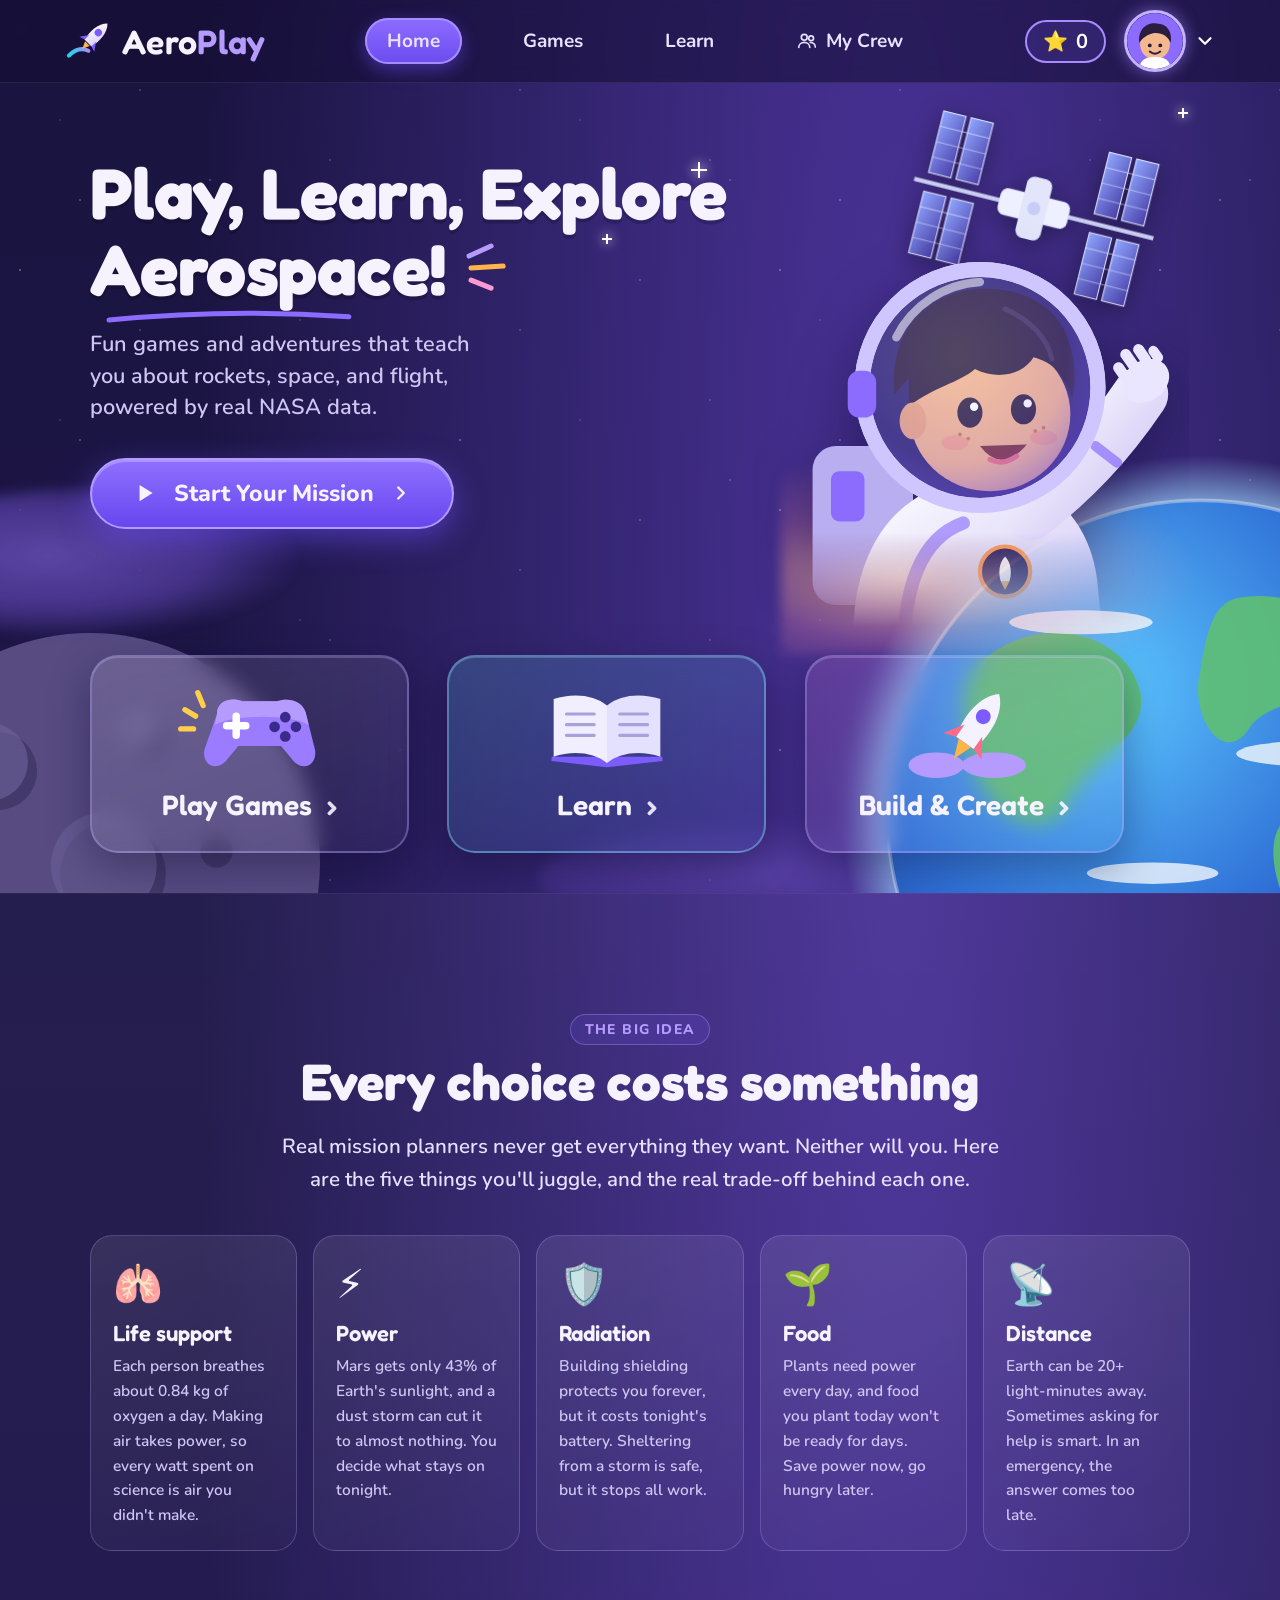
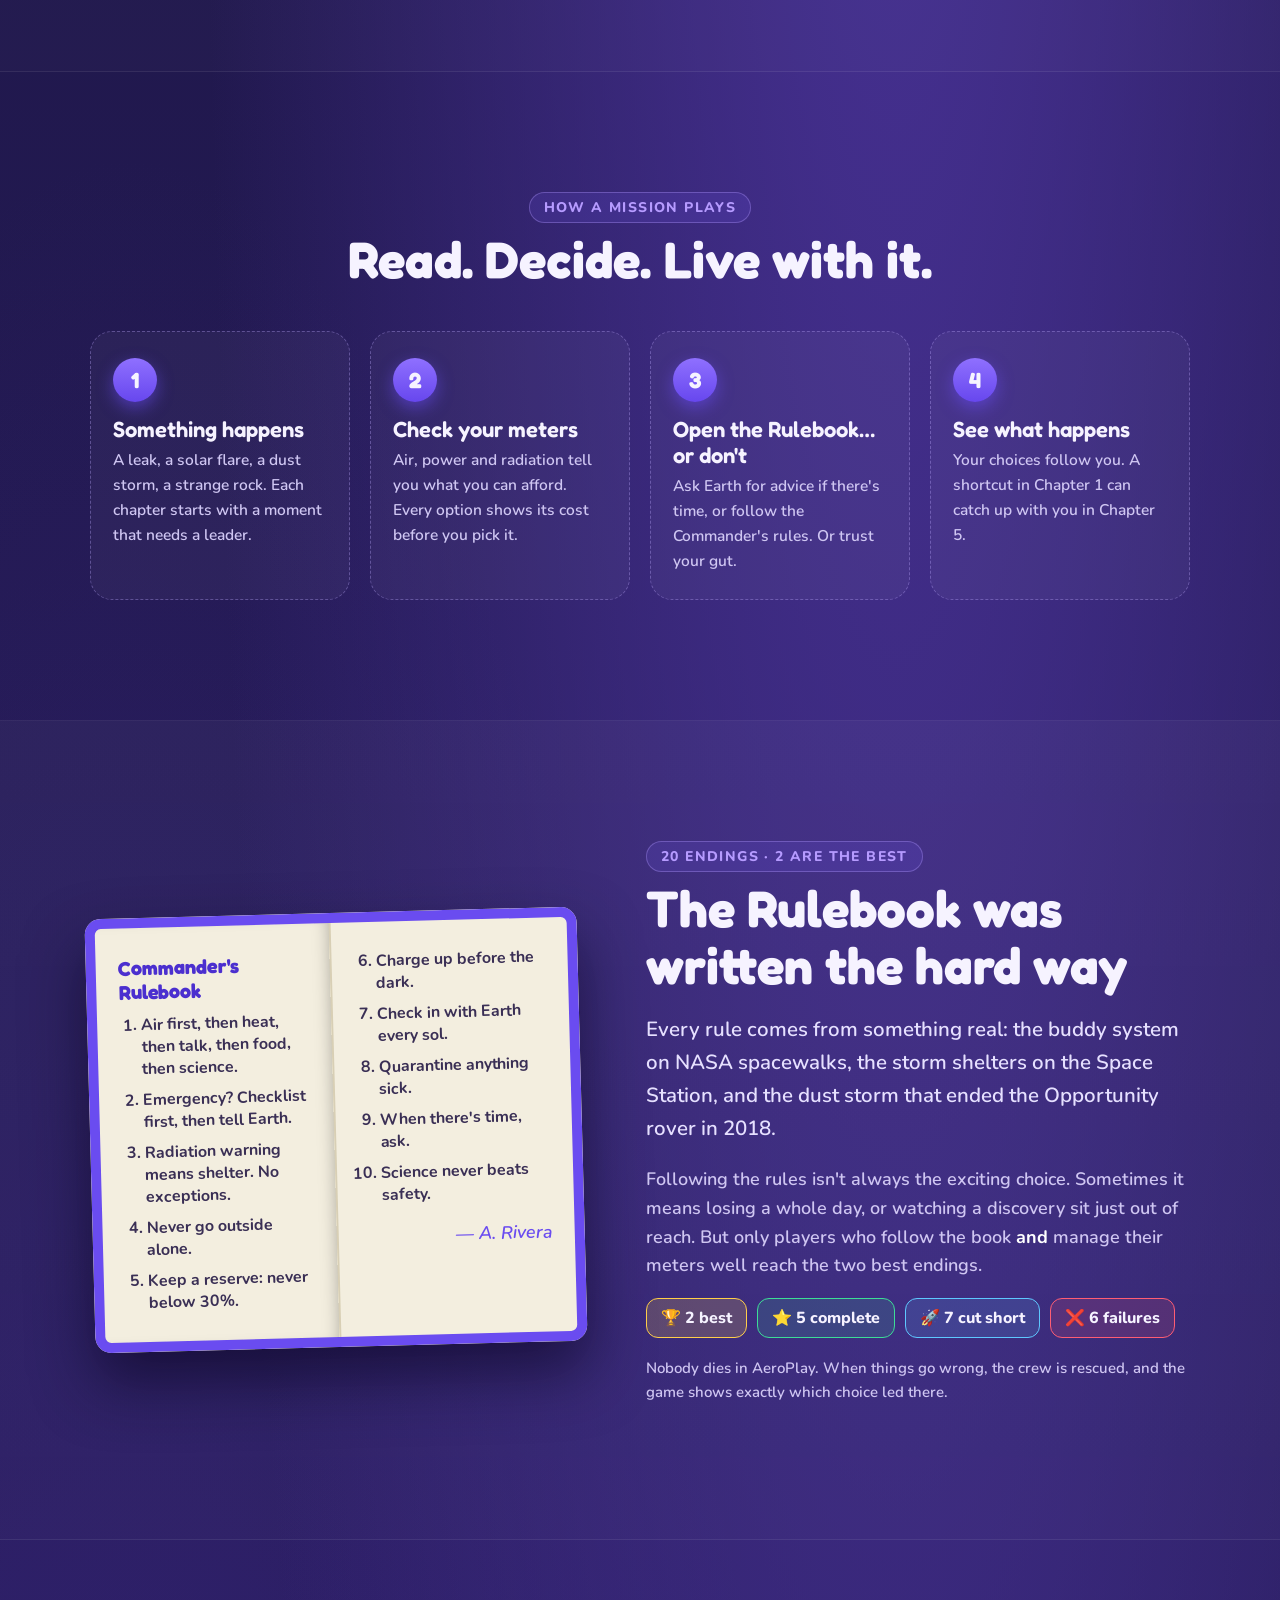
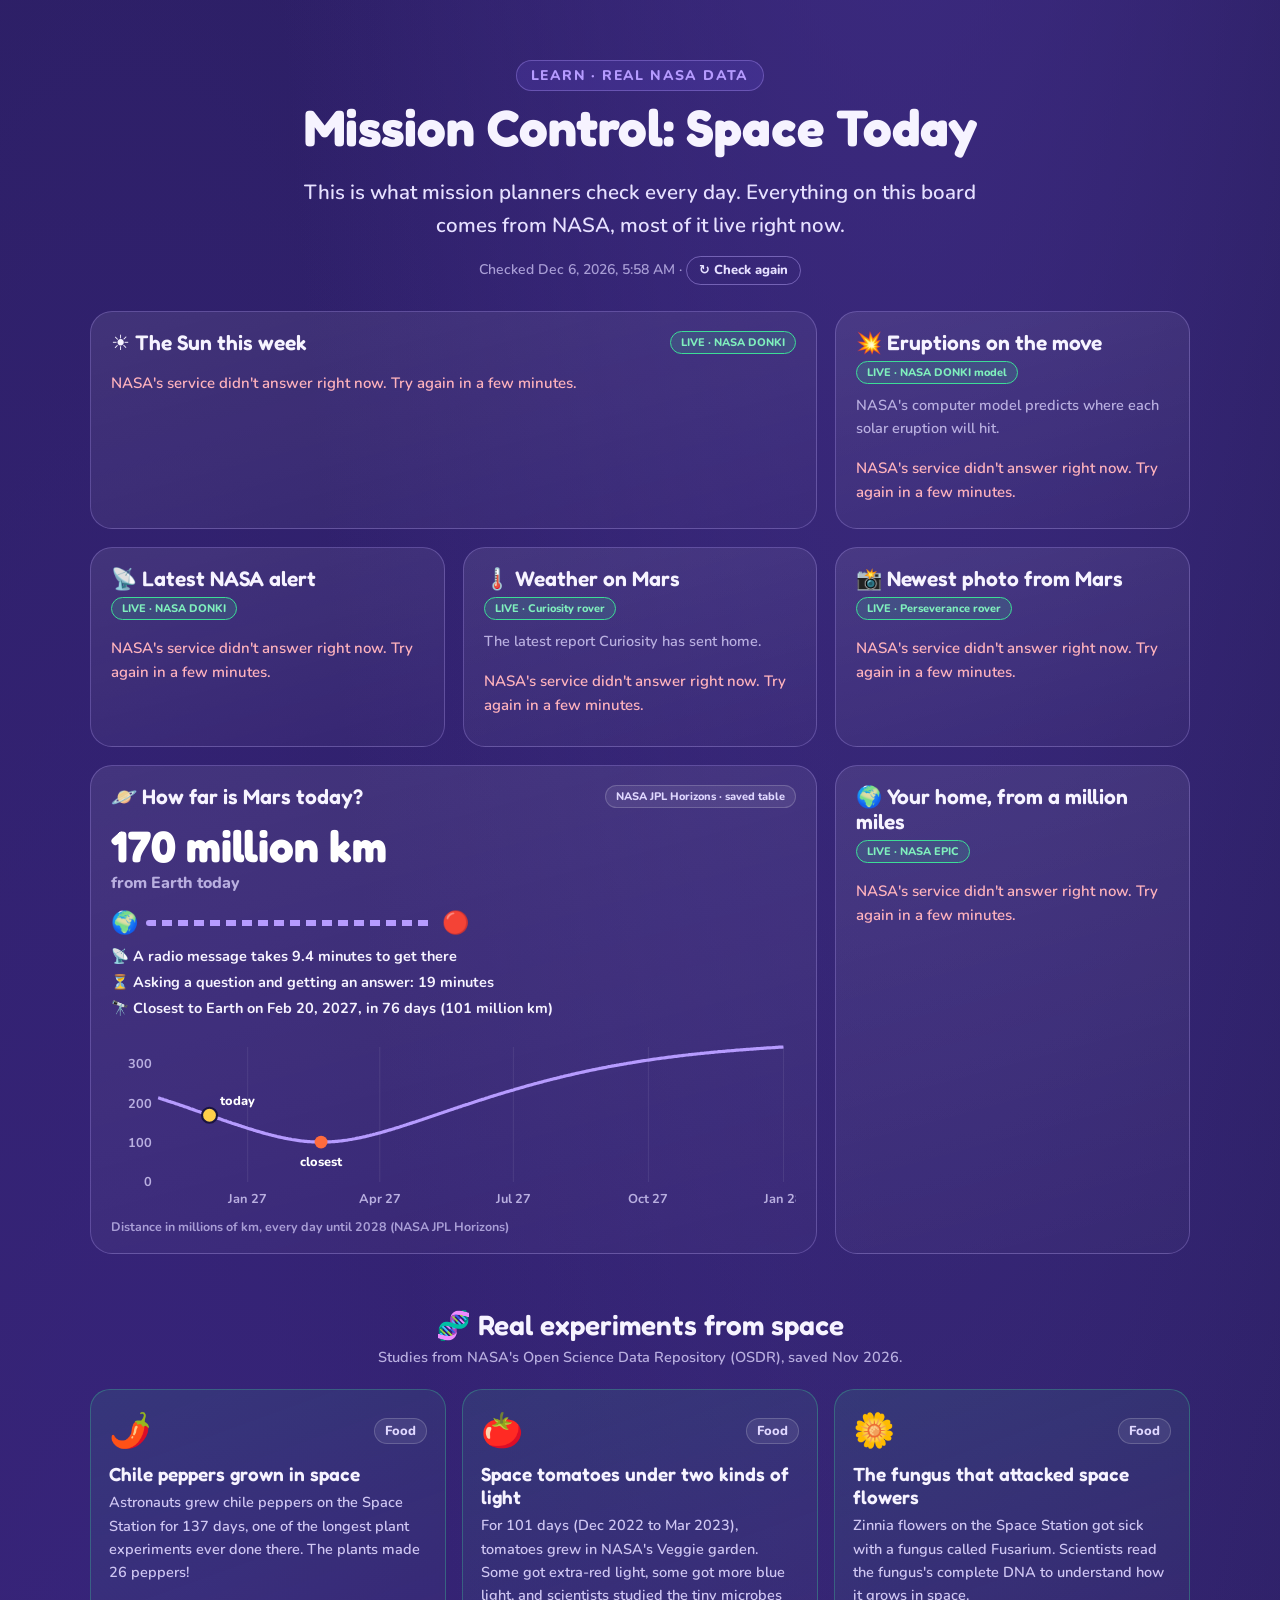
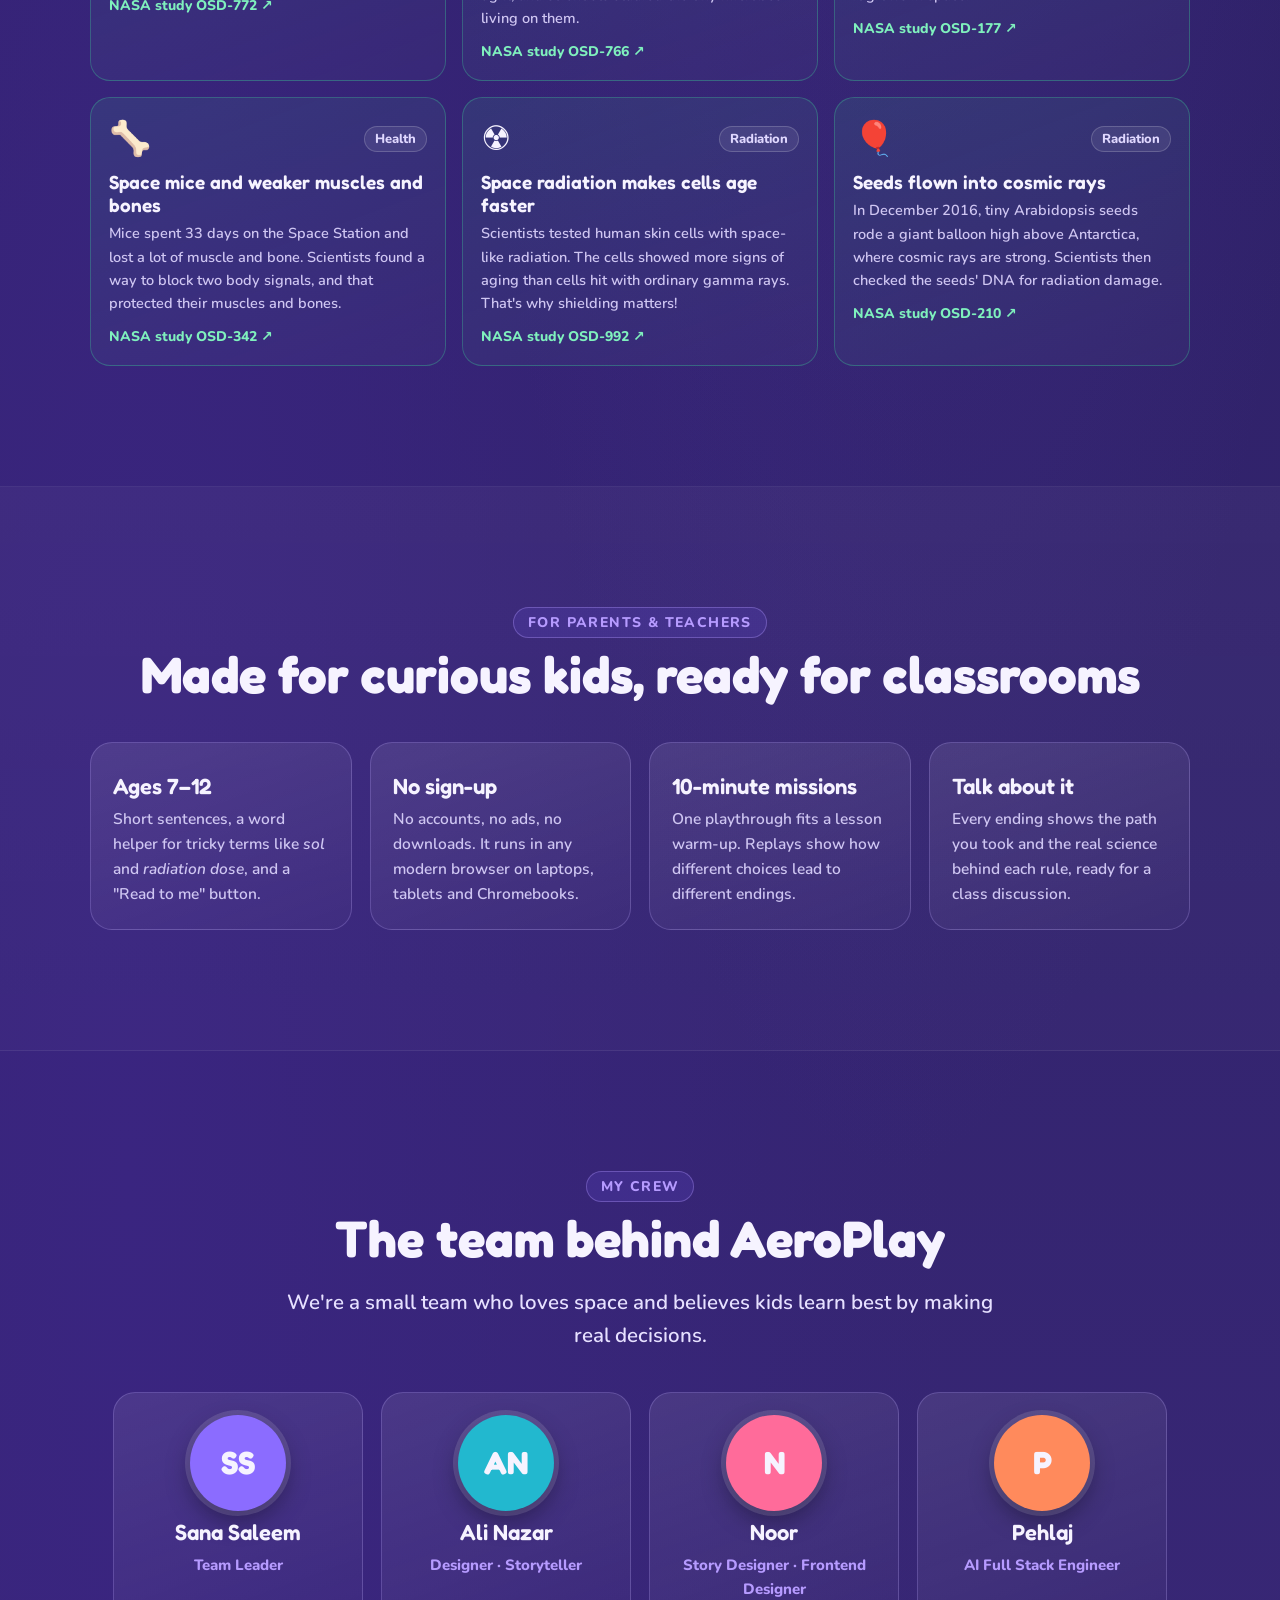
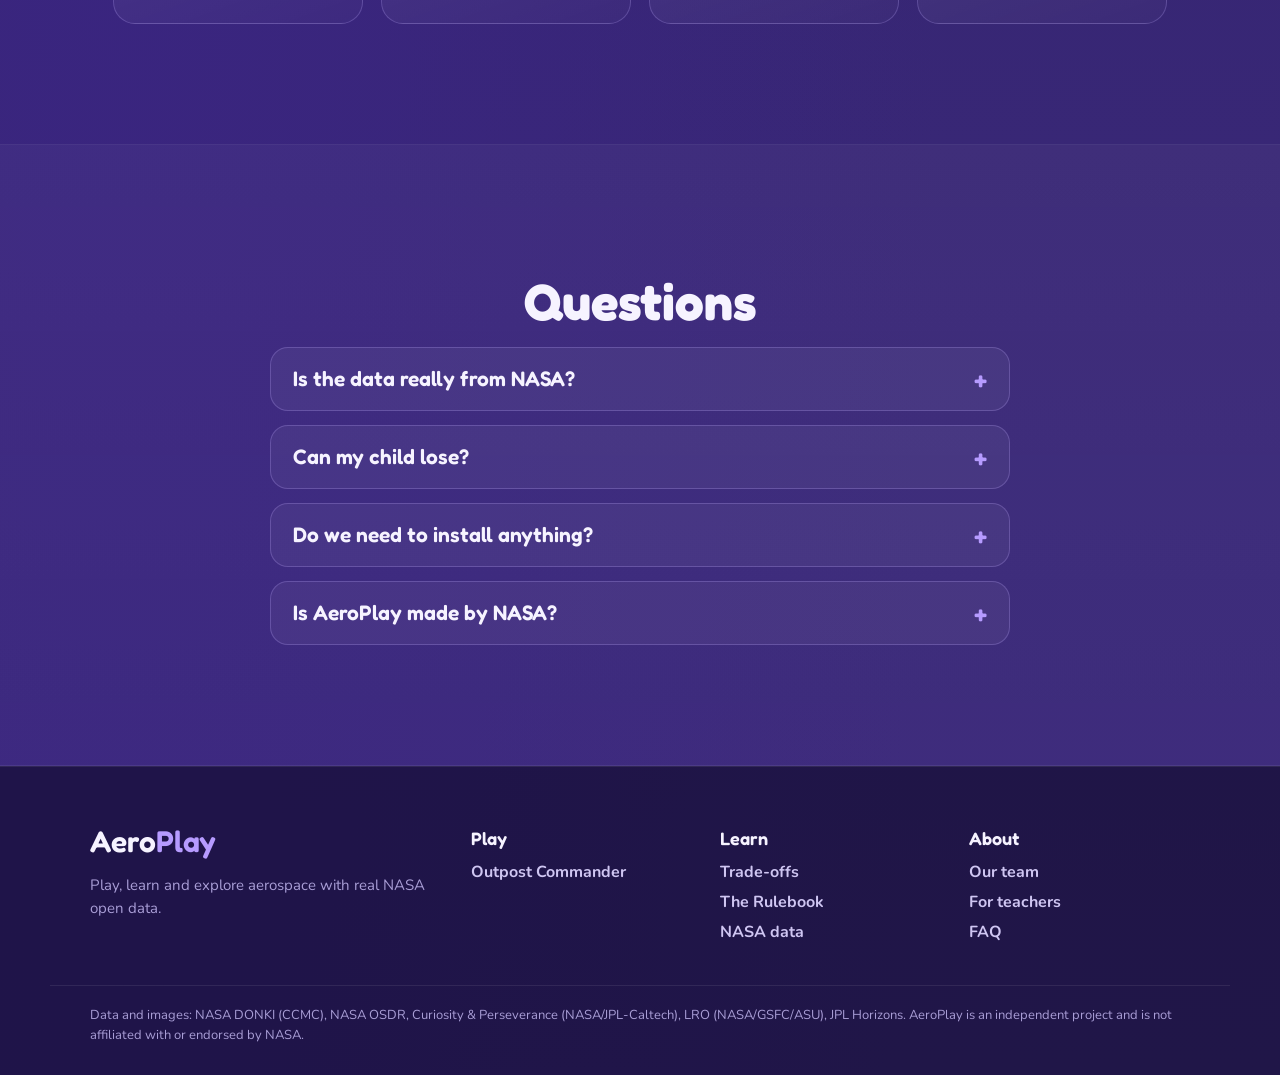
==== commit b344989f: "Republish Outpost Commander game and link it from the homepage Co-Authored-By: Claude Opus 5.5 <nore" ====
--- a/index.html
+++ b/index.html
@@ -41,7 +41,7 @@
   </button>
   <nav class="links" id="navLinks" aria-label="Main">
     <a href="index.html" class="active" aria-current="page">Home</a>
-    <a href="#soon" data-soon>Games</a>
+    <a href="outpost.html">Games</a>
     <a href="#science">Learn</a>
     <a href="#crew" class="crew">
       <svg viewBox="0 0 24 24" width="22" height="22" aria-hidden="true"><g fill="none" stroke="currentColor" stroke-width="1.8" stroke-linecap="round"><circle cx="9" cy="8" r="3.2"/><path d="M3 19c0-3.3 2.7-5.5 6-5.5s6 2.2 6 5.5"/><circle cx="16.5" cy="9" r="2.6"/><path d="M15.5 13.6c3 0 5.5 2 5.5 5"/></g></svg>
@@ -70,7 +70,7 @@
           <div><span>🔴 Mars</span><b id="smMars">☆☆☆</b></div>
           <div><span>🌕 Moon</span><b id="smMoon">☆☆☆</b></div>
         </div>
-        <a class="pm-play" href="#soon" data-soon>🚀 Earn more stars</a>
+        <a class="pm-play" href="outpost.html">🚀 Earn more stars</a>
       </div>
     </div>
     <div class="profile">
@@ -94,7 +94,7 @@
           <div><span>🔴 Mars</span><b id="pmMars">☆☆☆</b></div>
           <div><span>🌕 Moon</span><b id="pmMoon">☆☆☆</b></div>
         </div>
-        <a class="pm-play" href="#soon" data-soon>🚀 Play a mission</a>
+        <a class="pm-play" href="outpost.html">🚀 Play a mission</a>
         <button class="pm-reset" id="pmReset" type="button">Reset my stars</button>
         <div class="pm-confirm" id="pmConfirm" hidden>
           <p>Erase your best Mars and Moon stars on this device? This can't be undone.</p>
@@ -111,7 +111,7 @@
   <section class="copy">
     <h1><span class="l1">Play, Learn, Explore</span> <span class="pop">Aerospace!<svg class="swoosh" viewBox="0 0 300 20" aria-hidden="true"><path d="M6 14 Q150 0 294 10" stroke="#8b6cff" stroke-width="6" fill="none" stroke-linecap="round"/></svg><svg class="burst" viewBox="0 0 50 50" aria-hidden="true"><path d="M8 14 L30 4" stroke="#b69bff" stroke-width="5" stroke-linecap="round"/><path d="M10 26 L42 24" stroke="#ffb547" stroke-width="5" stroke-linecap="round"/><path d="M10 38 L30 46" stroke="#ff9ad5" stroke-width="5" stroke-linecap="round"/></svg></span></h1>
     <p>Fun games and adventures that teach you about rockets, space, and flight, powered by real NASA data.</p>
-    <a class="cta" href="#soon" data-soon>
+    <a class="cta" href="outpost.html">
       <svg viewBox="0 0 24 24" width="26" height="26" aria-hidden="true"><path d="M7 4.5v15l12-7.5z" fill="currentColor"/></svg>
       Start Your Mission
       <svg viewBox="0 0 24 24" width="22" height="22" aria-hidden="true"><path d="M9 6l6 6-6 6" stroke="currentColor" stroke-width="2.6" fill="none" stroke-linecap="round" stroke-linejoin="round"/></svg>
@@ -219,7 +219,7 @@
   <div class="cloud c3" aria-hidden="true"></div>
 
   <section class="doors" aria-label="Where to go">
-    <a class="door play" href="#soon" data-soon>
+    <a class="door play" href="outpost.html">
       <svg viewBox="0 0 140 90" aria-hidden="true">
         <g stroke="#ffcf4a" stroke-width="5" stroke-linecap="round"><path d="M10 26 L20 32"/><path d="M22 10 L27 22"/><path d="M6 44 L18 44"/></g>
         <path d="M40 30 C40 18 52 14 64 18 L96 18 C108 14 122 18 124 32 L132 64 C134 80 118 84 110 72 L100 60 L60 60 L50 72 C42 84 26 80 28 64Z" fill="#9b7bff"/>
@@ -238,7 +238,7 @@
       </svg>
       <span>Learn <i>›</i></span>
     </a>
-    <a class="door build" href="#soon" data-soon>
+    <a class="door build" href="outpost.html">
       <svg viewBox="0 0 140 90" aria-hidden="true">
         <ellipse cx="44" cy="78" rx="26" ry="12" fill="#b69bff"/><ellipse cx="98" cy="78" rx="30" ry="12" fill="#b69bff"/>
         <g transform="rotate(35 80 44)">
@@ -412,13 +412,6 @@
 
 
 
-<dialog class="soon" id="soonDlg" aria-labelledby="soonTitle">
-  <div class="soon-ic" aria-hidden="true">🚀</div>
-  <h2 id="soonTitle">Missions are launching soon!</h2>
-  <p>Our crew is putting the finishing touches on the game. Soon you'll command your own Mars outpost with real NASA data.</p>
-  <p class="soon-sub">Until then, read <a href="#tradeoffs" data-close>how a mission works</a> and the <a href="#rulebook" data-close>Commander's Rulebook</a>.</p>
-  <button type="button" class="cta small" data-close>Got it!</button>
-</dialog>
 
 <footer class="site-foot">
   <div class="wrap fgrid">
@@ -426,7 +419,7 @@
       <div class="flogo">Aero<b>Play</b></div>
       <p>Play, learn and explore aerospace with real NASA open data.</p>
     </div>
-    <div><h4>Play</h4><a href="#soon" data-soon>Missions (coming soon)</a></div>
+    <div><h4>Play</h4><a href="outpost.html">Outpost Commander</a></div>
     <div><h4>Learn</h4><a href="#tradeoffs">Trade-offs</a><a href="#rulebook">The Rulebook</a><a href="#science">NASA data</a></div>
     <div><h4>About</h4><a href="#crew">Our team</a><a href="#teachers">For teachers</a><a href="#faq">FAQ</a></div>
   </div>
@@ -506,17 +499,6 @@
     });
     render();
   })();
-  // "Coming soon" for every Play button while the game is offline.
-  (function () {
-    const dlg = document.getElementById("soonDlg");
-    document.querySelectorAll("[data-soon]").forEach((a) => a.addEventListener("click", (e) => {
-      e.preventDefault();
-      document.querySelectorAll(".profile-menu").forEach((m) => (m.hidden = true));
-      if (dlg.showModal) dlg.showModal(); else dlg.setAttribute("open", "");
-    }));
-    dlg.querySelectorAll("[data-close]").forEach((b) => b.addEventListener("click", () => dlg.close()));
-    dlg.addEventListener("click", (e) => { if (e.target === dlg) dlg.close(); });
-  })();
   const btn = document.getElementById("menuBtn"), links = document.getElementById("navLinks");
   btn.addEventListener("click", () => { const open = links.classList.toggle("open"); btn.setAttribute("aria-expanded", open); });
   links.querySelectorAll("a").forEach(a => a.addEventListener("click", () => { links.classList.remove("open"); btn.setAttribute("aria-expanded", false); }));
